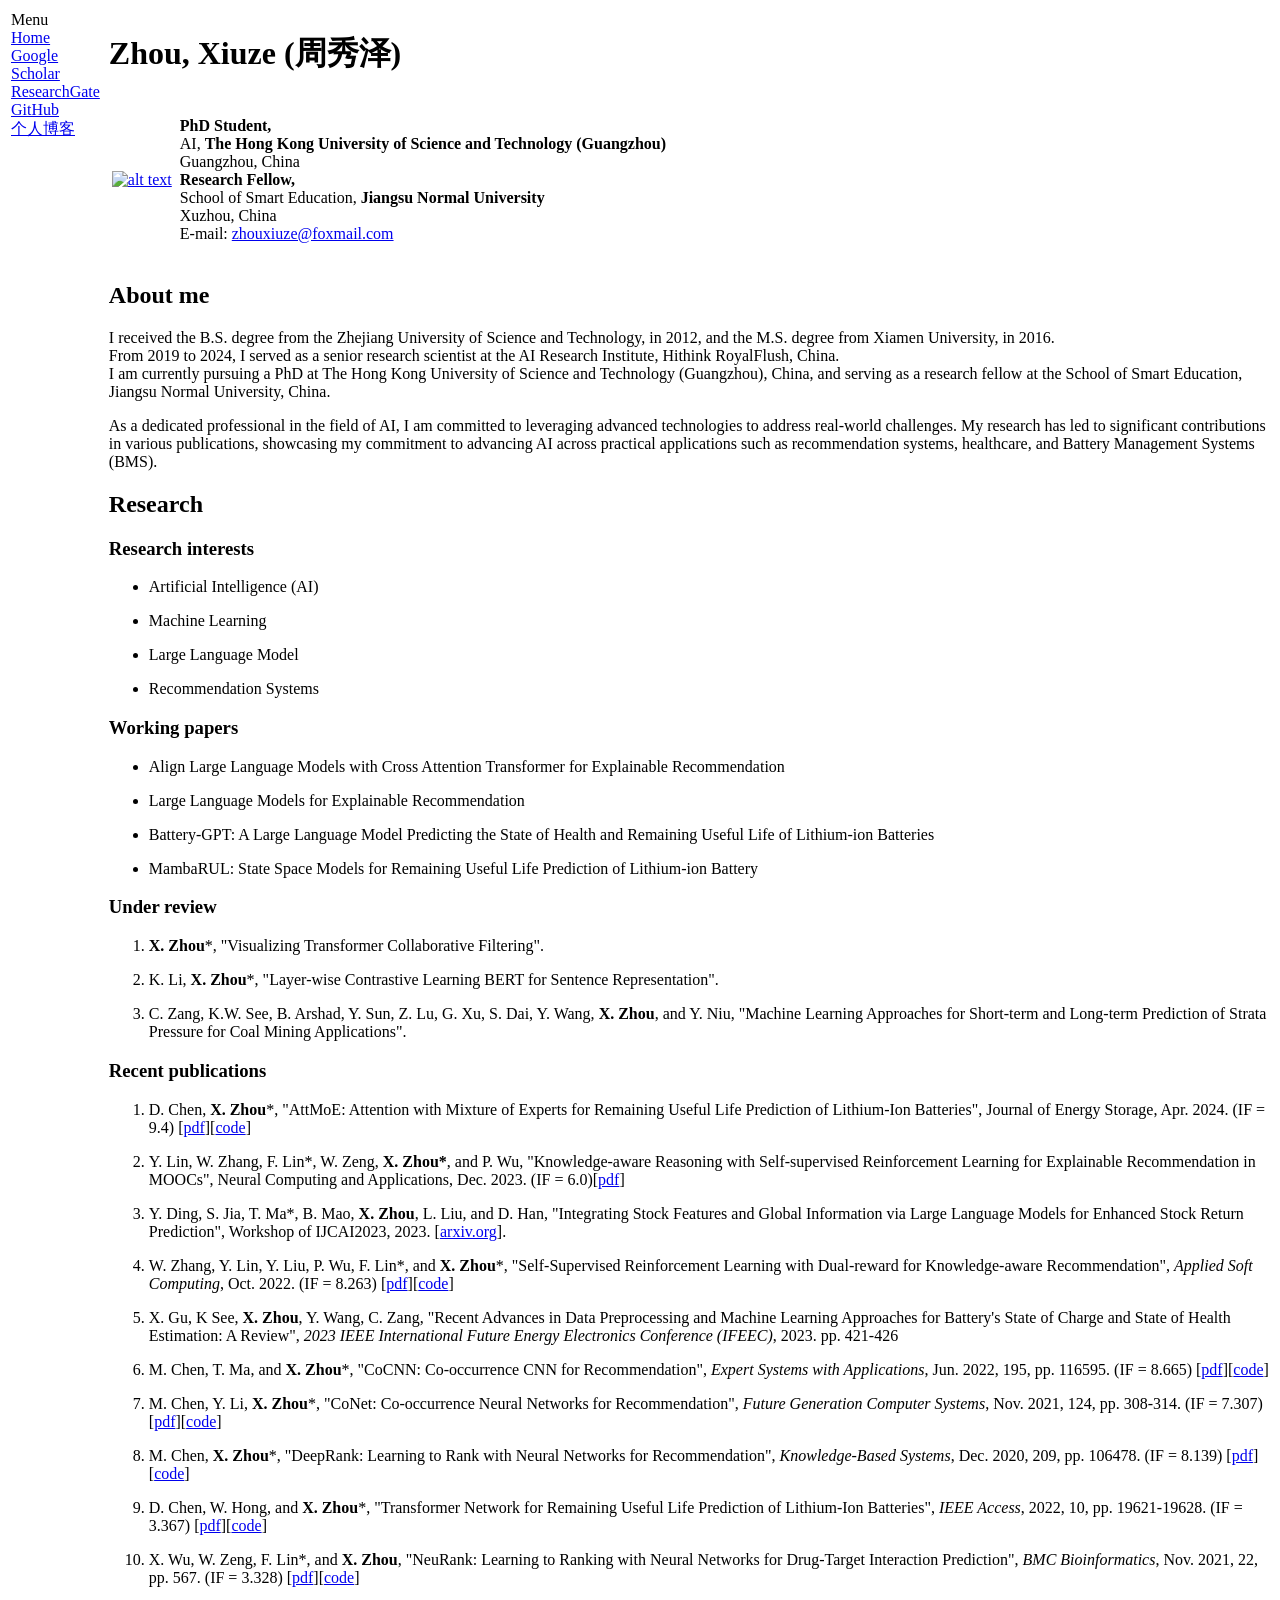
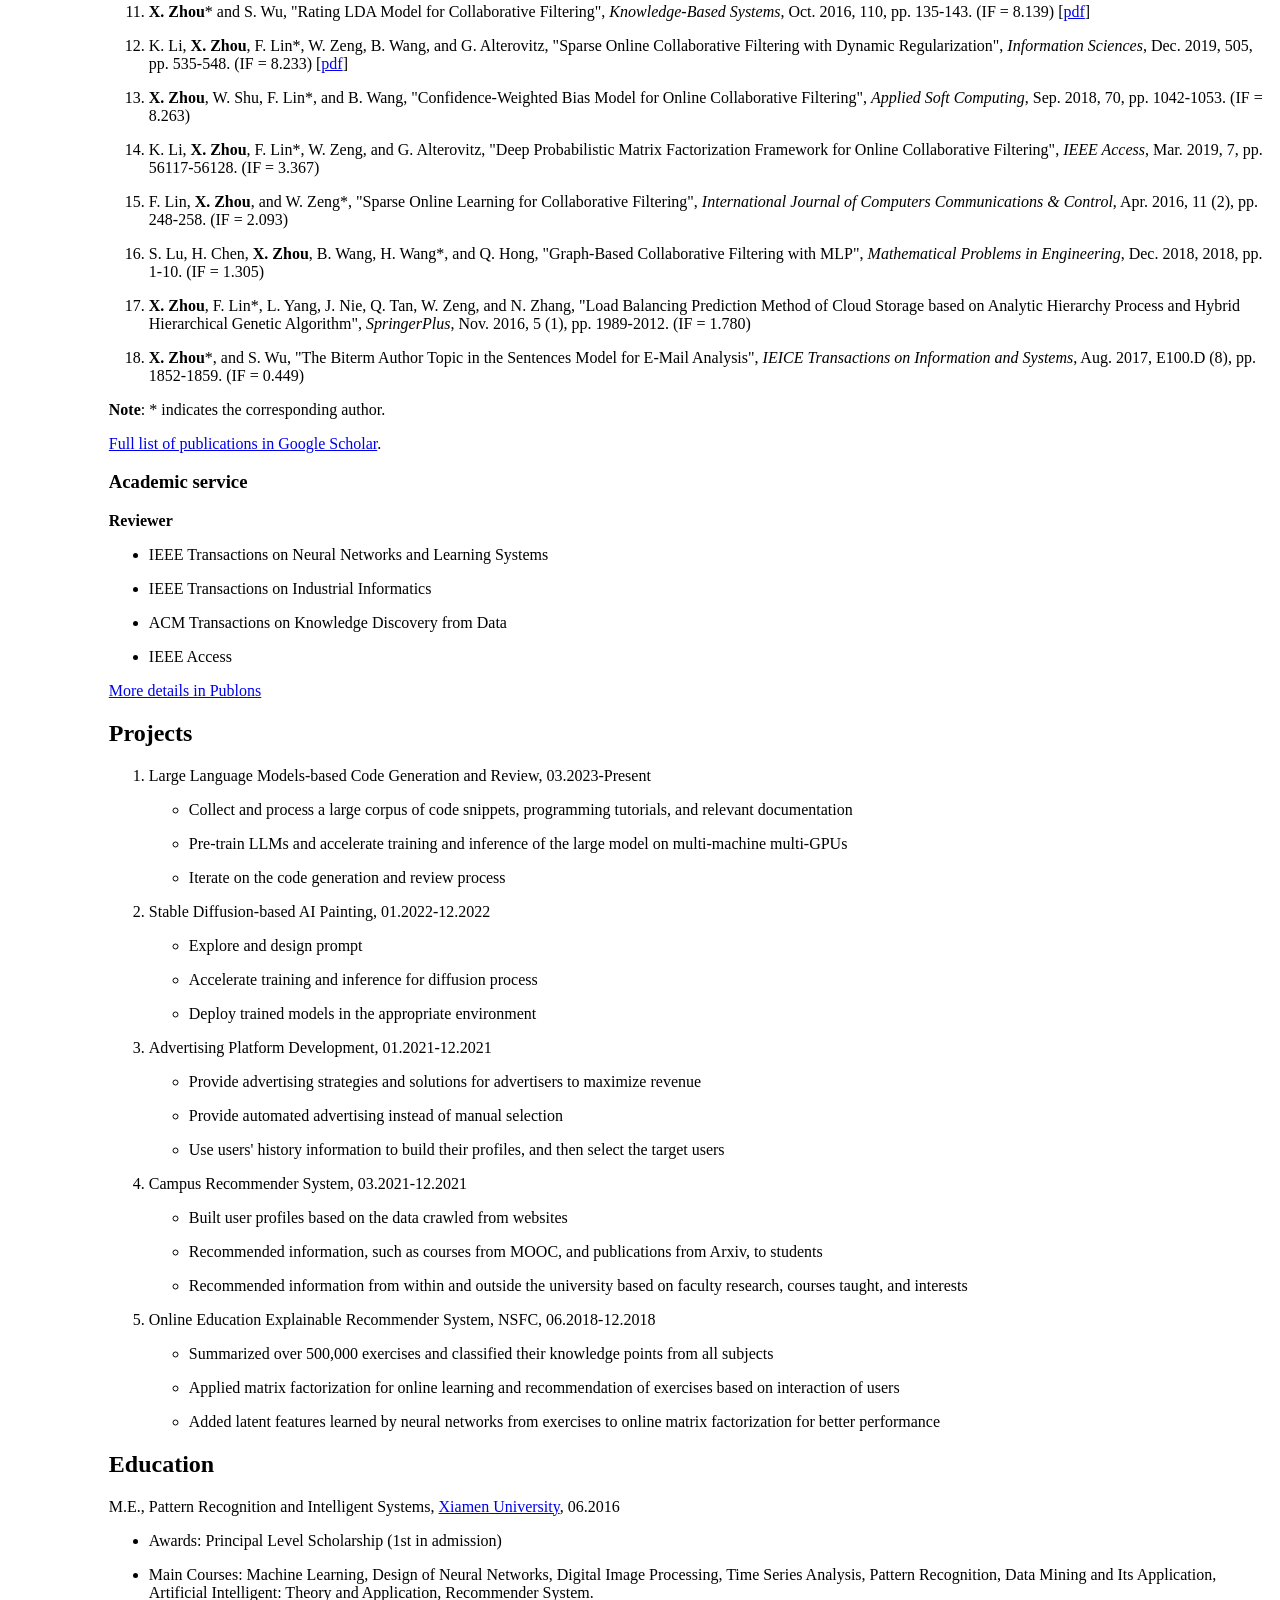
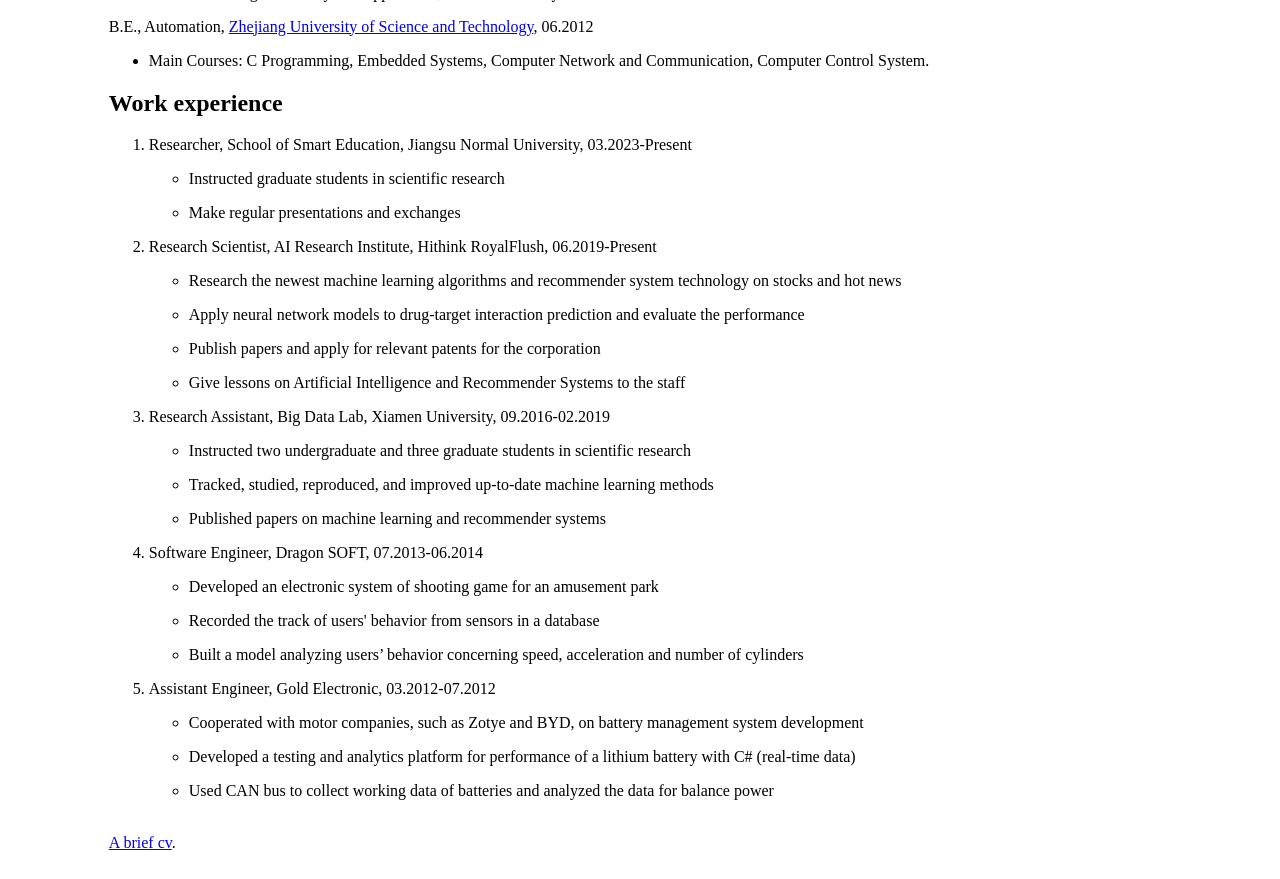
==== index.html @ b653bd50 "Create index.html" ====
<!DOCTYPE html PUBLIC "-//W3C//DTD XHTML 1.1//EN"
  "http://www.w3.org/TR/xhtml11/DTD/xhtml11.dtd">
<html xmlns="http://www.w3.org/1999/xhtml" xml:lang="en">
<head>
<meta name="generator" content="jemdoc, see http://jemdoc.jaboc.net/" />
<meta http-equiv="Content-Type" content="text/html;charset=utf-8" />
<link rel="stylesheet" href="jemdoc.css" type="text/css" />
<link rel="shortcut icon" href="favicon.ico" />
<link rel="bookmark" href="favicon.ico" type="image/x-icon"　/>
<title>Zhou, Xiuze (周秀泽)</title>
</head>
<body>
<table summary="Table for page layout." id="tlayout">
<tr valign="top">
<td id="layout-menu">
<div class="menu-category">Menu</div>
<div class="menu-item"><a href="index.html" class="current">Home</a></div>
<div class="menu-item"><a href="https://scholar.google.com/citations?user=xTzN-qoAAAAJ&hl=zh-CN&oi=ao">Google Scholar</a></div>
<div class="menu-item"><a href="https://www.researchgate.net/profile/Xiuze-Zhou">ResearchGate</a></div>
<div class="menu-item"><a href="https://github.com/XiuzeZhou">GitHub</a></div>
<div class="menu-item"><a href="http://snailwish.com/">个人博客</a></div>
</td>
<td id="layout-content">
<div id="toptitle">
<h1>Zhou, Xiuze (周秀泽) </h1>
</div>
<table class="imgtable"><tr><td>
<a href="https://xiuzezhou.github.io/"><img src="photos/bio.jpg" alt="alt text" width="131px" height="160px" /></a>&nbsp;</td>
<td align="left"><p><b>PhD Student, </b> <br />
AI, <b>The Hong Kong University of Science and Technology (Guangzhou)</b> <br />
Guangzhou, China <br /> 
<b>Research Fellow, </b> <br />
School of Smart Education, <b>Jiangsu Normal University</b> <br />
Xuzhou, China<br />
E-mail: <a href="mailto:zhouxiuze@foxmail.com">zhouxiuze@foxmail.com</a></p>
</td></tr></table>
<h2>About me</h2>
<p>I received the B.S. degree from the Zhejiang University of Science and Technology, in 2012, and the M.S. degree from Xiamen University, in 2016.<br />
From 2019 to 2024, I served as a senior research scientist at the AI Research Institute, Hithink RoyalFlush, China. <br />
I am currently pursuing a PhD at The Hong Kong University of Science and Technology (Guangzhou), China, and serving as a research fellow at the School of Smart Education, Jiangsu Normal University, China.</p>
<p>As a dedicated professional in the field of AI, I am committed to leveraging advanced technologies to address real-world challenges. My research has led to significant contributions in various publications, showcasing my commitment to advancing AI across practical applications such as recommendation systems, healthcare, and Battery Management Systems (BMS).</p>
<h2>Research</h2>
<h3>Research interests</h3>
<ul>
<li><p>Artificial Intelligence (AI)</p>
</li>
<li><p>Machine Learning</p>
</li>
<li><p>Large Language Model</p>
</li>
<li><p>Recommendation Systems</p>
</li>
</ul>
<h3>Working papers</h3>
<ul>
<li><p>Align Large Language Models with Cross Attention Transformer for Explainable Recommendation</p>
</li>
<li><p>Large Language Models for Explainable Recommendation</p>
</li>
<li><p>Battery-GPT: A Large Language Model Predicting the State of Health and Remaining Useful Life of Lithium-ion Batteries</p>
</li>
<li><p>MambaRUL: State Space Models for Remaining Useful Life Prediction of Lithium-ion Battery</p>
</li>
</ul>
<h3>Under review</h3>
<ol>
<li><p><b>X. Zhou</b>*, "Visualizing Transformer Collaborative Filtering".</p>
</li>
<li><p>K. Li, <b>X. Zhou</b>*, "Layer-wise Contrastive Learning BERT for Sentence Representation".</p>
</li>
<li><p>C. Zang, K.W. See, B. Arshad, Y. Sun, Z. Lu, G. Xu, S. Dai, Y. Wang, <b>X. Zhou</b>, and Y. Niu, "Machine Learning Approaches for Short-term and Long-term Prediction of Strata Pressure for Coal Mining Applications".</p>
</li>
</ol>
<h3>Recent publications </h3>
<ol>
<li><p>D. Chen, <b>X. Zhou</b>*, "AttMoE: Attention with Mixture of Experts for Remaining Useful Life Prediction of Lithium-Ion Batteries", Journal of Energy Storage, Apr. 2024. (IF = 9.4) [<a href="pub/AttMoE.pdf">pdf</a>][<a href="https://github.com/XiuzeZhou/RUL">code</a>]</p>
</li>
<li><p>Y. Lin, W. Zhang, F. Lin*, W. Zeng, <b>X. Zhou*</b>, and P. Wu, "Knowledge-aware Reasoning with Self-supervised Reinforcement Learning for Explainable Recommendation in MOOCs", Neural Computing and Applications, Dec. 2023. (IF = 6.0)[<a href="pub/KRRL.pdf">pdf</a>]</p>
</li>
<li><p>Y. Ding, S. Jia, T. Ma*, B. Mao, <b>X. Zhou</b>, L. Liu, and D. Han, "Integrating Stock Features and Global Information via Large Language Models for Enhanced Stock Return Prediction", Workshop of IJCAI2023, 2023. [<a href="https://arxiv.org/pdf/2310.05627">arxiv.org</a>].</p>
</li> 
<li><p>W. Zhang, Y. Lin, Y. Liu, P. Wu, F. Lin*, and <b>X. Zhou</b>*, "Self-Supervised Reinforcement Learning with Dual-reward for Knowledge-aware Recommendation", <i>Applied Soft Computing</i>, Oct. 2022. (IF = 8.263) [<a href="pub/SSRL.pdf">pdf</a>][<a href="https://github.com/XiuzeZhou/cocnn">code</a>]</p>
</li> 
<li><p>X. Gu, K See, <b>X. Zhou</b>, Y. Wang, C. Zang, "Recent Advances in Data Preprocessing and Machine Learning Approaches for Battery's State of Charge and State of Health Estimation: A Review", <i>2023 IEEE International Future Energy Electronics Conference (IFEEC)</i>, 2023. pp. 421-426 </p>
</li>   
<li><p>M. Chen, T. Ma, and <b>X. Zhou</b>*, "CoCNN: Co-occurrence CNN for Recommendation", <i>Expert Systems with Applications</i>, Jun. 2022, 195, pp. 116595. (IF = 8.665) [<a href="pub/CoCNN.pdf">pdf</a>][<a href="https://github.com/XiuzeZhou/cocnn">code</a>]</p>
</li>
<li><p>M. Chen, Y. Li, <b>X. Zhou</b>*, "CoNet: Co-occurrence Neural Networks for Recommendation", <i>Future Generation Computer Systems</i>, Nov. 2021, 124, pp. 308-314. (IF = 7.307) [<a href="pub/conet.pdf">pdf</a>][<a href="https://github.com/XiuzeZhou/conet">code</a>]</p>
</li>
<li><p>M. Chen, <b>X. Zhou</b>*, "DeepRank: Learning to Rank with Neural Networks for Recommendation", <i>Knowledge-Based Systems</i>, Dec. 2020, 209, pp. 106478. (IF = 8.139) [<a href="pub/DeepRank.pdf">pdf</a>][<a href="https://github.com/XiuzeZhou/deeprank">code</a>]</p>
</li>
<li><p>D. Chen, W. Hong, and <b>X. Zhou</b>*, "Transformer Network for Remaining Useful Life Prediction of Lithium-Ion Batteries", <i>IEEE Access</i>, 2022, 10, pp. 19621-19628. (IF = 3.367) [<a href="pub/Transformer.pdf">pdf</a>][<a href="https://github.com/XiuzeZhou/RUL">code</a>]</p>
</li>
<li><p>X. Wu, W. Zeng, F. Lin*, and <b>X. Zhou</b>, "NeuRank: Learning to Ranking with Neural Networks for Drug-Target Interaction Prediction", <i>BMC Bioinformatics</i>, Nov. 2021, 22, pp. 567. (IF = 3.328) [<a href="pub/neurank.pdf">pdf</a>][<a href="https://github.com/XiuzeZhou/conet">code</a>]</p>
</li>
<li><p><b>X. Zhou</b>* and S. Wu, "Rating LDA Model for Collaborative Filtering", <i>Knowledge-Based Systems</i>, Oct. 2016, 110, pp. 135-143. (IF = 8.139) [<a href="pub/RLDA.pdf">pdf</a>]</p>
</li>
<li><p>K. Li, <b>X. Zhou</b>, F. Lin*, W. Zeng, B. Wang, and G. Alterovitz, "Sparse Online Collaborative Filtering with Dynamic Regularization", <i>Information Sciences</i>, Dec. 2019, 505, pp. 535-548. (IF = 8.233) [<a href="pub/SOCF.pdf">pdf</a>]</p>
</li>
<li><p><b>X. Zhou</b>, W. Shu, F. Lin*, and B. Wang, "Confidence-Weighted Bias Model for Online Collaborative Filtering", <i>Applied Soft Computing</i>, Sep. 2018, 70, pp. 1042-1053. (IF = 8.263)</p>
</li>
<li><p>K. Li, <b>X. Zhou</b>, F. Lin*, W. Zeng, and G. Alterovitz, "Deep Probabilistic Matrix Factorization Framework for Online Collaborative Filtering", <i>IEEE Access</i>, Mar. 2019, 7, pp. 56117-56128. (IF = 3.367)</p>
</li>
<li><p>F. Lin, <b>X. Zhou</b>, and W. Zeng*, "Sparse Online Learning for Collaborative Filtering", <i>International Journal of Computers Communications & Control</i>, Apr. 2016, 11 (2), pp. 248-258. (IF = 2.093)</p>
</li>
<li><p>S. Lu, H. Chen, <b>X. Zhou</b>, B. Wang, H. Wang*, and Q. Hong, "Graph-Based Collaborative Filtering with MLP", <i>Mathematical Problems in Engineering</i>, Dec. 2018, 2018, pp. 1-10. (IF = 1.305)</p>
</li>
<li><p><b>X. Zhou</b>, F. Lin*, L. Yang, J. Nie, Q. Tan, W. Zeng, and N. Zhang, "Load Balancing Prediction Method of Cloud Storage based on Analytic Hierarchy Process and Hybrid Hierarchical Genetic Algorithm", <i>SpringerPlus</i>, Nov. 2016, 5 (1), pp. 1989-2012. (IF = 1.780)</p>
</li>
<li><p><b>X. Zhou</b>*, and S. Wu, "The Biterm Author Topic in the Sentences Model for E-Mail Analysis", <i>IEICE Transactions on Information and Systems</i>, Aug. 2017, E100.D (8), pp. 1852-1859. (IF = 0.449)</p>
</li>
</ol>
<p><b>Note</b>: * indicates the corresponding author.</p>
<p><a href="https://scholar.google.com/citations?user=xTzN-qoAAAAJ&amp;hl=zh-CN&amp;oi=ao">Full list of publications in Google Scholar</a>.</p>
<h3>Academic service</h3>
<p><b>Reviewer</b></p>
<ul>
<li><p>IEEE Transactions on Neural Networks and Learning Systems</p>
</li>  
<li><p>IEEE Transactions on Industrial Informatics</p>
</li>
<li><p>ACM Transactions on Knowledge Discovery from Data</p>
</li>
<li><p>IEEE Access</p>
</li>
</ul>
<p><a href="https://publons.com/researcher/3034188/xiuze-zhou/">More details in Publons</a></p>
<h2>Projects</h2>
<ol>
<li><p>Large Language Models-based Code Generation and Review, 03.2023-Present</p></li>
<ul>
<li><p>Collect and process a large corpus of code snippets, programming tutorials, and relevant documentation</p>
</li>
<li><p>Pre-train LLMs and accelerate training and inference of the large model on multi-machine multi-GPUs</p>
</li>
<li><p>Iterate on the code generation and review process</p>
</li>
</ul>
<li><p>Stable Diffusion-based AI Painting, 01.2022-12.2022</p></li>
<ul>
<li><p>Explore and design prompt</p>
</li>
<li><p>Accelerate training and inference for diffusion process</p>
</li>
<li><p>Deploy trained models in the appropriate environment</p>
</li>
</ul>
<li><p>Advertising Platform Development, 01.2021-12.2021</p></li>
<ul>
<li><p>Provide advertising strategies and solutions for advertisers to maximize revenue</p>
</li>
<li><p>Provide automated advertising instead of manual selection</p>
</li>
<li><p>Use users' history information to build their profiles, and then select the target users</p>
</li>
</ul>
<li><p>Campus Recommender System, 03.2021-12.2021</p></li>
<ul>
<li><p>Built user profiles based on the data crawled from websites</p>
</li>
<li><p>Recommended information, such as courses from MOOC, and publications from Arxiv, to students</p>
</li>
<li><p>Recommended information from within and outside the university based on faculty research, courses taught, and interests</p>
</li>
</ul>
<li><p>Online Education Explainable Recommender System, NSFC, 06.2018-12.2018</p></li>
<ul>
<li><p>Summarized over 500,000 exercises and classified their knowledge points from all subjects</p>
</li>
<li><p>Applied matrix factorization for online learning and recommendation of exercises based on interaction of users</p>
</li>
<li><p>Added latent features learned by neural networks from exercises to online matrix factorization for better performance</p>
</li>
</ul>
</ol>
<h2>Education</h2>
<p>M.E., Pattern Recognition and Intelligent Systems, <a href="https://www.xmu.edu.cn/">Xiamen University</a>, 06.2016</p>
<ul>
<li><p>Awards: Principal Level Scholarship (1st in admission)</p>
</li>
<li><p>Main Courses: Machine Learning, Design of Neural Networks, Digital Image Processing, Time Series Analysis, Pattern Recognition, Data Mining and Its Application, Artificial Intelligent: Theory and Application, Recommender System.</p>
</li>
</ul>
<p>B.E., Automation, <a href="http://www.zust.edu.cn/">Zhejiang University of Science and Technology</a>, 06.2012</p>
<ul>
<li><p>Main Courses: C Programming, Embedded Systems, Computer Network and Communication, Computer Control System.</p>
</li>
</ul>
<h2>Work experience</h2>
<ol>
<li><p>Researcher, School of Smart Education, Jiangsu Normal University, 03.2023-Present</p></li>
<ul>
<li><p>Instructed graduate students in scientific research</p>
</li>
<li><p>Make regular presentations and exchanges</p>
</li>
</ul>
<li><p>Research Scientist, AI Research Institute, Hithink RoyalFlush, 06.2019-Present</p></li>
<ul>
<li><p>Research the newest machine learning algorithms and recommender system technology on stocks and hot news</p>
</li>
<li><p>Apply neural network models to drug-target interaction prediction and evaluate the performance</p>
</li>
<li><p>Publish papers and apply for relevant patents for the corporation</p>
</li>
<li><p>Give lessons on Artificial Intelligence and Recommender Systems to the staff</p>
</li>
</ul>
<li><p>Research Assistant, Big Data Lab, Xiamen University, 09.2016-02.2019</p></li>
<ul>
<li><p>Instructed two undergraduate and three graduate students in scientific research</p>
</li>
<li><p>Tracked, studied, reproduced, and improved up-to-date machine learning methods</p>
</li>
<li><p>Published papers on machine learning and recommender systems</p>
</li>
</ul>
<li><p>Software Engineer, Dragon SOFT, 07.2013-06.2014</p></li>
<ul>
<li><p>Developed an electronic system of shooting game for an amusement park</p>
</li>
<li><p>Recorded the track of users' behavior from sensors in a database</p>
</li>
<li><p>Built a model analyzing users&rsquo; behavior concerning speed, acceleration and number of cylinders</p>
</li>
</ul>
<li><p>Assistant Engineer, Gold Electronic, 03.2012-07.2012</p></li>
<ul>
<li><p>Cooperated with motor companies, such as Zotye and BYD, on battery management system development</p>
</li>
<li><p>Developed a testing and analytics platform for performance of a lithium battery with C# (real-time data)</p>
</li>
<li><p>Used CAN bus to collect working data of batteries and analyzed the data for balance power</p>
</li>
</ul>
</ol>
<p><br />
<a href="cv/cv.pdf">A brief cv</a>.</p>
</td>
</tr>
</table>
</body>
</html>
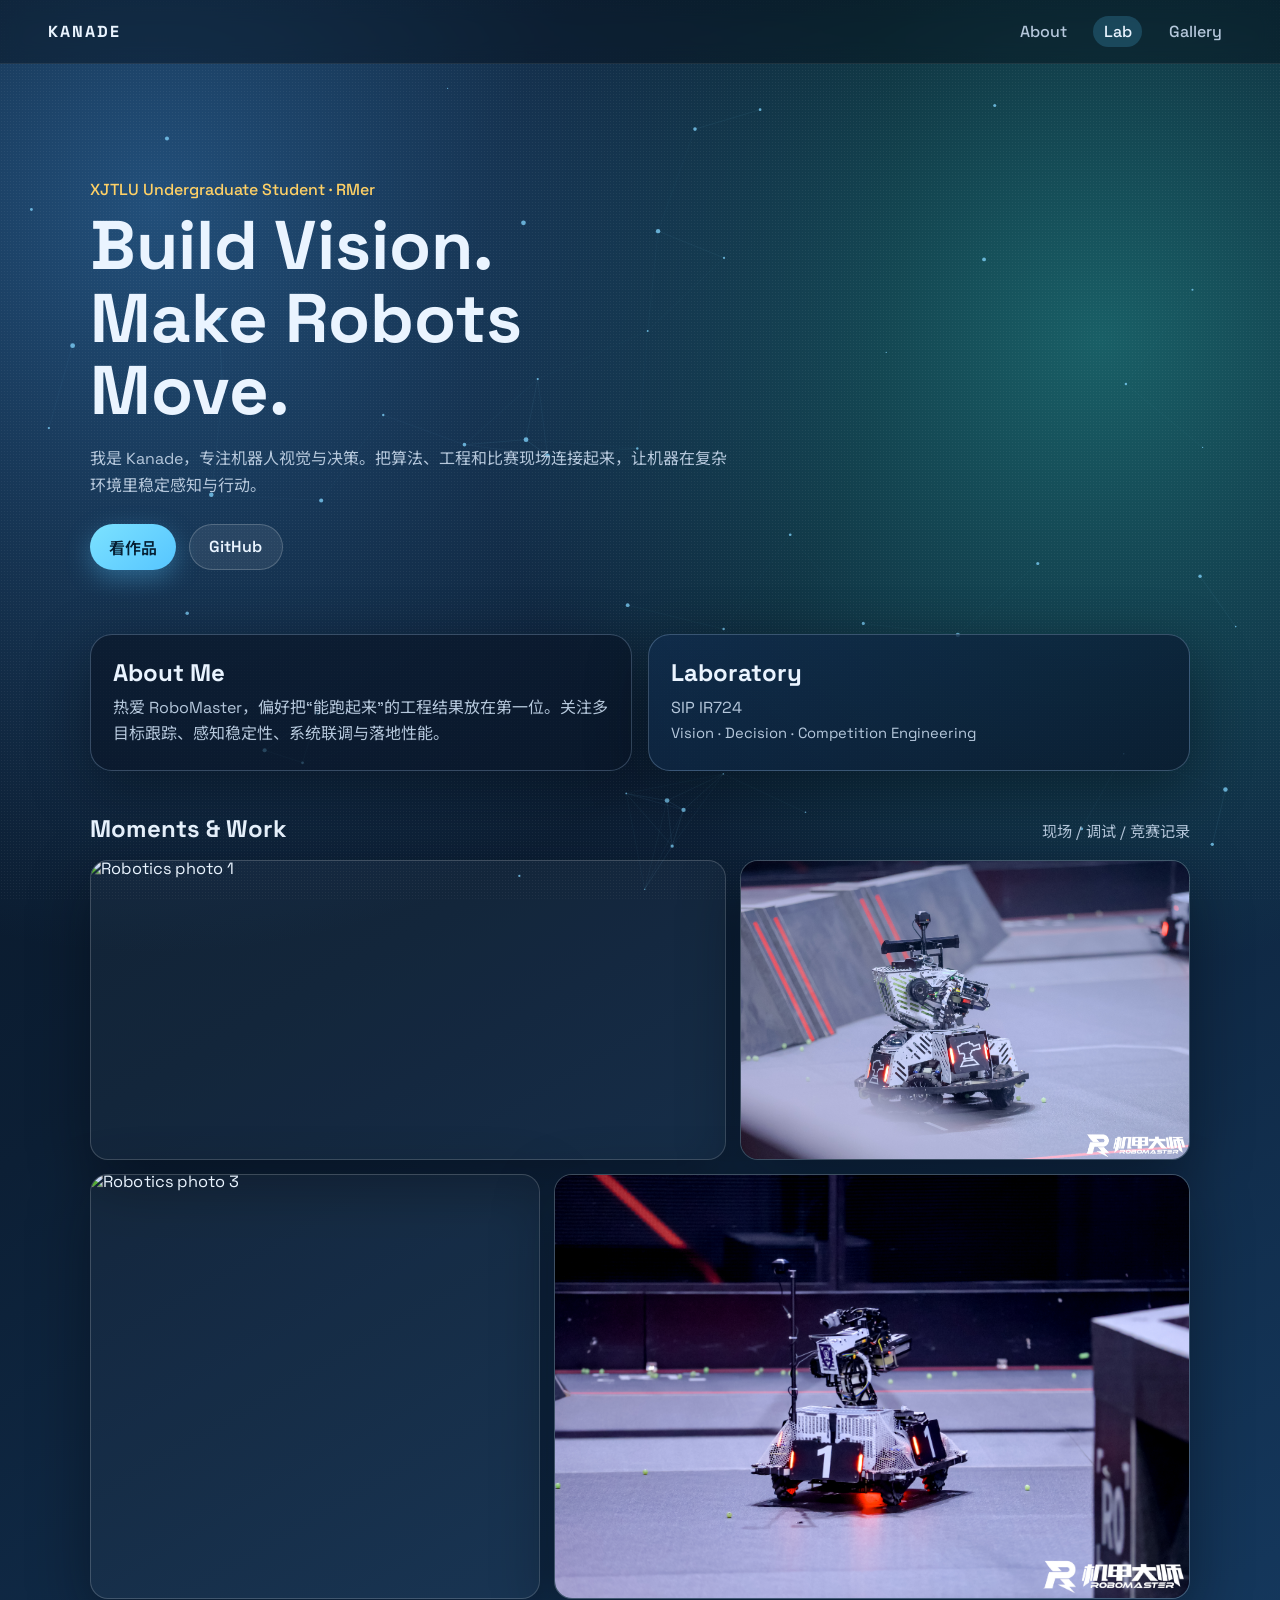
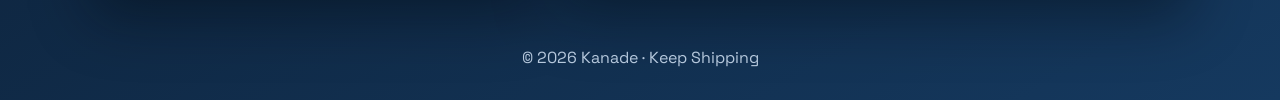
==== commit fe71d9bb: "better" ====
--- a/index.html
+++ b/index.html
@@ -1,243 +1,79 @@
-<!DOCTYPE html PUBLIC "-//W3C//DTD XHTML 1.1//EN"
-  "http://www.w3.org/TR/xhtml11/DTD/xhtml11.dtd">
-<html xmlns="http://www.w3.org/1999/xhtml" xml:lang="en">
-<head>
-<meta name="generator" content="jemdoc, see http://jemdoc.jaboc.net/" />
-<meta http-equiv="Content-Type" content="text/html;charset=utf-8" />
-<link rel="stylesheet" href="jemdoc.css" type="text/css" />
-<link rel="shortcut icon" href="favicon.ico" />
-<link rel="bookmark" href="favicon.ico" type="image/x-icon"　/>
-<title>Zhou, Xiuze (周秀泽)</title>
-</head>
-<body>
-<table summary="Table for page layout." id="tlayout">
-<tr valign="top">
-<td id="layout-menu">
-<div class="menu-category">Menu</div>
-<div class="menu-item"><a href="index.html" class="current">Home</a></div>
-<div class="menu-item"><a href="https://scholar.google.com/citations?user=xTzN-qoAAAAJ&hl=zh-CN&oi=ao">Google Scholar</a></div>
-<div class="menu-item"><a href="https://www.researchgate.net/profile/Xiuze-Zhou">ResearchGate</a></div>
-<div class="menu-item"><a href="https://github.com/XiuzeZhou">GitHub</a></div>
-<div class="menu-item"><a href="http://snailwish.com/">个人博客</a></div>
-</td>
-<td id="layout-content">
-<div id="toptitle">
-<h1>Zhou, Xiuze (周秀泽) </h1>
-</div>
-<table class="imgtable"><tr><td>
-<a href="https://xiuzezhou.github.io/"><img src="photos/bio.jpg" alt="alt text" width="131px" height="160px" /></a>&nbsp;</td>
-<td align="left"><p><b>PhD Student, </b> <br />
-AI, <b>The Hong Kong University of Science and Technology (Guangzhou)</b> <br />
-Guangzhou, China <br /> 
-<b>Research Fellow, </b> <br />
-School of Smart Education, <b>Jiangsu Normal University</b> <br />
-Xuzhou, China<br />
-E-mail: <a href="mailto:zhouxiuze@foxmail.com">zhouxiuze@foxmail.com</a></p>
-</td></tr></table>
-<h2>About me</h2>
-<p>I received the B.S. degree from the Zhejiang University of Science and Technology, in 2012, and the M.S. degree from Xiamen University, in 2016.<br />
-From 2019 to 2024, I served as a senior research scientist at the AI Research Institute, Hithink RoyalFlush, China. <br />
-I am currently pursuing a PhD at The Hong Kong University of Science and Technology (Guangzhou), China, and serving as a research fellow at the School of Smart Education, Jiangsu Normal University, China.</p>
-<p>As a dedicated professional in the field of AI, I am committed to leveraging advanced technologies to address real-world challenges. My research has led to significant contributions in various publications, showcasing my commitment to advancing AI across practical applications such as recommendation systems, healthcare, and Battery Management Systems (BMS).</p>
-<h2>Research</h2>
-<h3>Research interests</h3>
-<ul>
-<li><p>Artificial Intelligence (AI)</p>
-</li>
-<li><p>Machine Learning</p>
-</li>
-<li><p>Large Language Model</p>
-</li>
-<li><p>Recommendation Systems</p>
-</li>
-</ul>
-<h3>Working papers</h3>
-<ul>
-<li><p>Align Large Language Models with Cross Attention Transformer for Explainable Recommendation</p>
-</li>
-<li><p>Large Language Models for Explainable Recommendation</p>
-</li>
-<li><p>Battery-GPT: A Large Language Model Predicting the State of Health and Remaining Useful Life of Lithium-ion Batteries</p>
-</li>
-<li><p>MambaRUL: State Space Models for Remaining Useful Life Prediction of Lithium-ion Battery</p>
-</li>
-</ul>
-<h3>Under review</h3>
-<ol>
-<li><p><b>X. Zhou</b>*, "Visualizing Transformer Collaborative Filtering".</p>
-</li>
-<li><p>K. Li, <b>X. Zhou</b>*, "Layer-wise Contrastive Learning BERT for Sentence Representation".</p>
-</li>
-<li><p>C. Zang, K.W. See, B. Arshad, Y. Sun, Z. Lu, G. Xu, S. Dai, Y. Wang, <b>X. Zhou</b>, and Y. Niu, "Machine Learning Approaches for Short-term and Long-term Prediction of Strata Pressure for Coal Mining Applications".</p>
-</li>
-</ol>
-<h3>Recent publications </h3>
-<ol>
-<li><p>D. Chen, <b>X. Zhou</b>*, "AttMoE: Attention with Mixture of Experts for Remaining Useful Life Prediction of Lithium-Ion Batteries", Journal of Energy Storage, Apr. 2024. (IF = 9.4) [<a href="pub/AttMoE.pdf">pdf</a>][<a href="https://github.com/XiuzeZhou/RUL">code</a>]</p>
-</li>
-<li><p>Y. Lin, W. Zhang, F. Lin*, W. Zeng, <b>X. Zhou*</b>, and P. Wu, "Knowledge-aware Reasoning with Self-supervised Reinforcement Learning for Explainable Recommendation in MOOCs", Neural Computing and Applications, Dec. 2023. (IF = 6.0)[<a href="pub/KRRL.pdf">pdf</a>]</p>
-</li>
-<li><p>Y. Ding, S. Jia, T. Ma*, B. Mao, <b>X. Zhou</b>, L. Liu, and D. Han, "Integrating Stock Features and Global Information via Large Language Models for Enhanced Stock Return Prediction", Workshop of IJCAI2023, 2023. [<a href="https://arxiv.org/pdf/2310.05627">arxiv.org</a>].</p>
-</li> 
-<li><p>W. Zhang, Y. Lin, Y. Liu, P. Wu, F. Lin*, and <b>X. Zhou</b>*, "Self-Supervised Reinforcement Learning with Dual-reward for Knowledge-aware Recommendation", <i>Applied Soft Computing</i>, Oct. 2022. (IF = 8.263) [<a href="pub/SSRL.pdf">pdf</a>][<a href="https://github.com/XiuzeZhou/cocnn">code</a>]</p>
-</li> 
-<li><p>X. Gu, K See, <b>X. Zhou</b>, Y. Wang, C. Zang, "Recent Advances in Data Preprocessing and Machine Learning Approaches for Battery's State of Charge and State of Health Estimation: A Review", <i>2023 IEEE International Future Energy Electronics Conference (IFEEC)</i>, 2023. pp. 421-426 </p>
-</li>   
-<li><p>M. Chen, T. Ma, and <b>X. Zhou</b>*, "CoCNN: Co-occurrence CNN for Recommendation", <i>Expert Systems with Applications</i>, Jun. 2022, 195, pp. 116595. (IF = 8.665) [<a href="pub/CoCNN.pdf">pdf</a>][<a href="https://github.com/XiuzeZhou/cocnn">code</a>]</p>
-</li>
-<li><p>M. Chen, Y. Li, <b>X. Zhou</b>*, "CoNet: Co-occurrence Neural Networks for Recommendation", <i>Future Generation Computer Systems</i>, Nov. 2021, 124, pp. 308-314. (IF = 7.307) [<a href="pub/conet.pdf">pdf</a>][<a href="https://github.com/XiuzeZhou/conet">code</a>]</p>
-</li>
-<li><p>M. Chen, <b>X. Zhou</b>*, "DeepRank: Learning to Rank with Neural Networks for Recommendation", <i>Knowledge-Based Systems</i>, Dec. 2020, 209, pp. 106478. (IF = 8.139) [<a href="pub/DeepRank.pdf">pdf</a>][<a href="https://github.com/XiuzeZhou/deeprank">code</a>]</p>
-</li>
-<li><p>D. Chen, W. Hong, and <b>X. Zhou</b>*, "Transformer Network for Remaining Useful Life Prediction of Lithium-Ion Batteries", <i>IEEE Access</i>, 2022, 10, pp. 19621-19628. (IF = 3.367) [<a href="pub/Transformer.pdf">pdf</a>][<a href="https://github.com/XiuzeZhou/RUL">code</a>]</p>
-</li>
-<li><p>X. Wu, W. Zeng, F. Lin*, and <b>X. Zhou</b>, "NeuRank: Learning to Ranking with Neural Networks for Drug-Target Interaction Prediction", <i>BMC Bioinformatics</i>, Nov. 2021, 22, pp. 567. (IF = 3.328) [<a href="pub/neurank.pdf">pdf</a>][<a href="https://github.com/XiuzeZhou/conet">code</a>]</p>
-</li>
-<li><p><b>X. Zhou</b>* and S. Wu, "Rating LDA Model for Collaborative Filtering", <i>Knowledge-Based Systems</i>, Oct. 2016, 110, pp. 135-143. (IF = 8.139) [<a href="pub/RLDA.pdf">pdf</a>]</p>
-</li>
-<li><p>K. Li, <b>X. Zhou</b>, F. Lin*, W. Zeng, B. Wang, and G. Alterovitz, "Sparse Online Collaborative Filtering with Dynamic Regularization", <i>Information Sciences</i>, Dec. 2019, 505, pp. 535-548. (IF = 8.233) [<a href="pub/SOCF.pdf">pdf</a>]</p>
-</li>
-<li><p><b>X. Zhou</b>, W. Shu, F. Lin*, and B. Wang, "Confidence-Weighted Bias Model for Online Collaborative Filtering", <i>Applied Soft Computing</i>, Sep. 2018, 70, pp. 1042-1053. (IF = 8.263)</p>
-</li>
-<li><p>K. Li, <b>X. Zhou</b>, F. Lin*, W. Zeng, and G. Alterovitz, "Deep Probabilistic Matrix Factorization Framework for Online Collaborative Filtering", <i>IEEE Access</i>, Mar. 2019, 7, pp. 56117-56128. (IF = 3.367)</p>
-</li>
-<li><p>F. Lin, <b>X. Zhou</b>, and W. Zeng*, "Sparse Online Learning for Collaborative Filtering", <i>International Journal of Computers Communications & Control</i>, Apr. 2016, 11 (2), pp. 248-258. (IF = 2.093)</p>
-</li>
-<li><p>S. Lu, H. Chen, <b>X. Zhou</b>, B. Wang, H. Wang*, and Q. Hong, "Graph-Based Collaborative Filtering with MLP", <i>Mathematical Problems in Engineering</i>, Dec. 2018, 2018, pp. 1-10. (IF = 1.305)</p>
-</li>
-<li><p><b>X. Zhou</b>, F. Lin*, L. Yang, J. Nie, Q. Tan, W. Zeng, and N. Zhang, "Load Balancing Prediction Method of Cloud Storage based on Analytic Hierarchy Process and Hybrid Hierarchical Genetic Algorithm", <i>SpringerPlus</i>, Nov. 2016, 5 (1), pp. 1989-2012. (IF = 1.780)</p>
-</li>
-<li><p><b>X. Zhou</b>*, and S. Wu, "The Biterm Author Topic in the Sentences Model for E-Mail Analysis", <i>IEICE Transactions on Information and Systems</i>, Aug. 2017, E100.D (8), pp. 1852-1859. (IF = 0.449)</p>
-</li>
-</ol>
-<p><b>Note</b>: * indicates the corresponding author.</p>
-<p><a href="https://scholar.google.com/citations?user=xTzN-qoAAAAJ&amp;hl=zh-CN&amp;oi=ao">Full list of publications in Google Scholar</a>.</p>
-<h3>Academic service</h3>
-<p><b>Reviewer</b></p>
-<ul>
-<li><p>IEEE Transactions on Neural Networks and Learning Systems</p>
-</li>  
-<li><p>IEEE Transactions on Industrial Informatics</p>
-</li>
-<li><p>ACM Transactions on Knowledge Discovery from Data</p>
-</li>
-<li><p>IEEE Access</p>
-</li>
-</ul>
-<p><a href="https://publons.com/researcher/3034188/xiuze-zhou/">More details in Publons</a></p>
-<h2>Projects</h2>
-<ol>
-<li><p>Large Language Models-based Code Generation and Review, 03.2023-Present</p></li>
-<ul>
-<li><p>Collect and process a large corpus of code snippets, programming tutorials, and relevant documentation</p>
-</li>
-<li><p>Pre-train LLMs and accelerate training and inference of the large model on multi-machine multi-GPUs</p>
-</li>
-<li><p>Iterate on the code generation and review process</p>
-</li>
-</ul>
-<li><p>Stable Diffusion-based AI Painting, 01.2022-12.2022</p></li>
-<ul>
-<li><p>Explore and design prompt</p>
-</li>
-<li><p>Accelerate training and inference for diffusion process</p>
-</li>
-<li><p>Deploy trained models in the appropriate environment</p>
-</li>
-</ul>
-<li><p>Advertising Platform Development, 01.2021-12.2021</p></li>
-<ul>
-<li><p>Provide advertising strategies and solutions for advertisers to maximize revenue</p>
-</li>
-<li><p>Provide automated advertising instead of manual selection</p>
-</li>
-<li><p>Use users' history information to build their profiles, and then select the target users</p>
-</li>
-</ul>
-<li><p>Campus Recommender System, 03.2021-12.2021</p></li>
-<ul>
-<li><p>Built user profiles based on the data crawled from websites</p>
-</li>
-<li><p>Recommended information, such as courses from MOOC, and publications from Arxiv, to students</p>
-</li>
-<li><p>Recommended information from within and outside the university based on faculty research, courses taught, and interests</p>
-</li>
-</ul>
-<li><p>Online Education Explainable Recommender System, NSFC, 06.2018-12.2018</p></li>
-<ul>
-<li><p>Summarized over 500,000 exercises and classified their knowledge points from all subjects</p>
-</li>
-<li><p>Applied matrix factorization for online learning and recommendation of exercises based on interaction of users</p>
-</li>
-<li><p>Added latent features learned by neural networks from exercises to online matrix factorization for better performance</p>
-</li>
-</ul>
-</ol>
-<h2>Education</h2>
-<p>M.E., Pattern Recognition and Intelligent Systems, <a href="https://www.xmu.edu.cn/">Xiamen University</a>, 06.2016</p>
-<ul>
-<li><p>Awards: Principal Level Scholarship (1st in admission)</p>
-</li>
-<li><p>Main Courses: Machine Learning, Design of Neural Networks, Digital Image Processing, Time Series Analysis, Pattern Recognition, Data Mining and Its Application, Artificial Intelligent: Theory and Application, Recommender System.</p>
-</li>
-</ul>
-<p>B.E., Automation, <a href="http://www.zust.edu.cn/">Zhejiang University of Science and Technology</a>, 06.2012</p>
-<ul>
-<li><p>Main Courses: C Programming, Embedded Systems, Computer Network and Communication, Computer Control System.</p>
-</li>
-</ul>
-<h2>Work experience</h2>
-<ol>
-<li><p>Researcher, School of Smart Education, Jiangsu Normal University, 03.2023-Present</p></li>
-<ul>
-<li><p>Instructed graduate students in scientific research</p>
-</li>
-<li><p>Make regular presentations and exchanges</p>
-</li>
-</ul>
-<li><p>Research Scientist, AI Research Institute, Hithink RoyalFlush, 06.2019-Present</p></li>
-<ul>
-<li><p>Research the newest machine learning algorithms and recommender system technology on stocks and hot news</p>
-</li>
-<li><p>Apply neural network models to drug-target interaction prediction and evaluate the performance</p>
-</li>
-<li><p>Publish papers and apply for relevant patents for the corporation</p>
-</li>
-<li><p>Give lessons on Artificial Intelligence and Recommender Systems to the staff</p>
-</li>
-</ul>
-<li><p>Research Assistant, Big Data Lab, Xiamen University, 09.2016-02.2019</p></li>
-<ul>
-<li><p>Instructed two undergraduate and three graduate students in scientific research</p>
-</li>
-<li><p>Tracked, studied, reproduced, and improved up-to-date machine learning methods</p>
-</li>
-<li><p>Published papers on machine learning and recommender systems</p>
-</li>
-</ul>
-<li><p>Software Engineer, Dragon SOFT, 07.2013-06.2014</p></li>
-<ul>
-<li><p>Developed an electronic system of shooting game for an amusement park</p>
-</li>
-<li><p>Recorded the track of users' behavior from sensors in a database</p>
-</li>
-<li><p>Built a model analyzing users&rsquo; behavior concerning speed, acceleration and number of cylinders</p>
-</li>
-</ul>
-<li><p>Assistant Engineer, Gold Electronic, 03.2012-07.2012</p></li>
-<ul>
-<li><p>Cooperated with motor companies, such as Zotye and BYD, on battery management system development</p>
-</li>
-<li><p>Developed a testing and analytics platform for performance of a lithium battery with C# (real-time data)</p>
-</li>
-<li><p>Used CAN bus to collect working data of batteries and analyzed the data for balance power</p>
-</li>
-</ul>
-</ol>
-<p><br />
-<a href="cv/cv.pdf">A brief cv</a>.</p>
-</td>
-</tr>
-</table>
-</body>
+<!DOCTYPE html>
+<html lang="zh-CN">
+  <head>
+    <meta charset="UTF-8" />
+    <meta name="viewport" content="width=device-width, initial-scale=1.0" />
+    <title>Kanade | Robotics Portfolio</title>
+    <meta
+      name="description"
+      content="Kanade 的个人主页：RMer、XJTLU undergraduate student、SIP IR724。"
+    />
+    <link rel="preconnect" href="https://fonts.googleapis.com" />
+    <link rel="preconnect" href="https://fonts.gstatic.com" crossorigin />
+    <link
+      href="https://fonts.googleapis.com/css2?family=Space+Grotesk:wght@400;500;700&family=Noto+Sans+SC:wght@400;500;700&display=swap"
+      rel="stylesheet"
+    />
+    <link rel="stylesheet" href="style.css" />
+  </head>
+  <body>
+    <canvas id="bg-canvas" aria-hidden="true"></canvas>
+    <div class="noise-layer" aria-hidden="true"></div>
+
+    <header class="site-header">
+      <a class="brand" href="#top">KANADE</a>
+      <nav class="nav" aria-label="主导航">
+        <a href="#about">About</a>
+        <a href="#lab">Lab</a>
+        <a href="#gallery">Gallery</a>
+      </nav>
+    </header>
+
+    <main id="top">
+      <section class="hero section-reveal">
+        <p class="hero-tag">XJTLU Undergraduate Student · RMer</p>
+        <h1>Build Vision. Make Robots Move.</h1>
+        <p class="hero-desc">
+          我是 Kanade，专注机器人视觉与决策。把算法、工程和比赛现场连接起来，让机器在复杂环境里稳定感知与行动。
+        </p>
+        <div class="hero-actions">
+          <a class="btn btn-primary" href="#gallery">看作品</a>
+          <a class="btn btn-ghost" href="https://github.com/kanade724" target="_blank" rel="noreferrer">GitHub</a>
+        </div>
+      </section>
+
+      <section id="about" class="grid section-reveal">
+        <article class="card">
+          <h2>About Me</h2>
+          <p>
+            热爱 RoboMaster，偏好把“能跑起来”的工程结果放在第一位。关注多目标跟踪、感知稳定性、系统联调与落地性能。
+          </p>
+        </article>
+        <article id="lab" class="card accent">
+          <h2>Laboratory</h2>
+          <p>SIP IR724</p>
+          <p class="small">Vision · Decision · Competition Engineering</p>
+        </article>
+      </section>
+
+      <section id="gallery" class="section-reveal">
+        <div class="section-title-row">
+          <h2>Moments & Work</h2>
+          <span>现场 / 调试 / 竞赛记录</span>
+        </div>
+        <div class="gallery">
+          <figure class="gallery-item"><img src="picture/6677bbbd660607121c53d947d5ec2cb.jpg" alt="Robotics photo 1" loading="lazy" /></figure>
+          <figure class="gallery-item"><img src="picture/6729a7d656836edf19baf74d9f3e607.jpg" alt="Robotics photo 2" loading="lazy" /></figure>
+          <figure class="gallery-item"><img src="picture/a08be473622b7af8668854be02137e8.jpg" alt="Robotics photo 3" loading="lazy" /></figure>
+          <figure class="gallery-item"><img src="picture/cf1378fd1008dc738fe952fee330bbc.jpg" alt="Robotics photo 4" loading="lazy" /></figure>
+        </div>
+      </section>
+    </main>
+
+    <footer class="section-reveal">
+      <p>© 2026 Kanade · Keep Shipping</p>
+    </footer>
+
+    <script src="script.js"></script>
+  </body>
 </html>
--- a/style.css
+++ b/style.css
@@ -0,0 +1,320 @@
+:root {
+  --bg-0: #07121f;
+  --bg-1: #0c1f35;
+  --bg-2: #15395f;
+  --text: #eaf4ff;
+  --muted: #b6c8dc;
+  --card: rgba(10, 22, 39, 0.68);
+  --card-border: rgba(181, 215, 255, 0.26);
+  --main: #56c5ff;
+  --main-2: #ffd166;
+  --shadow: 0 18px 60px rgba(2, 8, 16, 0.45);
+}
+
+* {
+  box-sizing: border-box;
+}
+
+html,
+body {
+  margin: 0;
+  padding: 0;
+}
+
+body {
+  min-height: 100vh;
+  color: var(--text);
+  font-family: "Space Grotesk", "Noto Sans SC", sans-serif;
+  background: radial-gradient(circle at 12% 12%, #224f7a 0%, transparent 40%),
+    radial-gradient(circle at 86% 20%, #195f66 0%, transparent 36%),
+    linear-gradient(150deg, var(--bg-0) 0%, var(--bg-1) 48%, var(--bg-2) 100%);
+  overflow-x: hidden;
+}
+
+#bg-canvas {
+  position: fixed;
+  inset: 0;
+  width: 100vw;
+  height: 100vh;
+  z-index: -2;
+}
+
+.noise-layer {
+  position: fixed;
+  inset: 0;
+  z-index: -1;
+  opacity: 0.08;
+  pointer-events: none;
+  background-image: radial-gradient(rgba(255, 255, 255, 0.7) 0.4px, transparent 0.4px);
+  background-size: 3px 3px;
+}
+
+.site-header {
+  position: sticky;
+  top: 0;
+  z-index: 10;
+  display: flex;
+  justify-content: space-between;
+  align-items: center;
+  padding: 1rem clamp(1rem, 4vw, 3rem);
+  backdrop-filter: blur(10px);
+  background: rgba(4, 11, 20, 0.42);
+  border-bottom: 1px solid rgba(255, 255, 255, 0.08);
+}
+
+.brand {
+  color: var(--text);
+  text-decoration: none;
+  font-weight: 700;
+  letter-spacing: 0.12em;
+}
+
+.nav {
+  display: flex;
+  gap: 1rem;
+}
+
+.nav a {
+  color: var(--muted);
+  text-decoration: none;
+  font-weight: 500;
+  padding: 0.3rem 0.65rem;
+  border-radius: 999px;
+  transition: color 0.25s ease, background 0.25s ease;
+}
+
+.nav a.active,
+.nav a:hover {
+  color: var(--text);
+  background: rgba(86, 197, 255, 0.2);
+}
+
+main {
+  width: min(1100px, 92vw);
+  margin: 0 auto;
+}
+
+.hero {
+  padding: clamp(4rem, 9vw, 8rem) 0 2rem;
+}
+
+.hero-tag {
+  margin: 0;
+  color: var(--main-2);
+  font-weight: 500;
+}
+
+.hero h1 {
+  margin: 0.6rem 0 0;
+  font-size: clamp(2.1rem, 6vw, 4.3rem);
+  line-height: 1.05;
+  max-width: 12ch;
+}
+
+.hero-desc {
+  color: var(--muted);
+  line-height: 1.7;
+  max-width: 64ch;
+  margin: 1.2rem 0 0;
+}
+
+.hero-actions {
+  display: flex;
+  flex-wrap: wrap;
+  gap: 0.8rem;
+  margin-top: 1.5rem;
+}
+
+.btn {
+  border-radius: 999px;
+  text-decoration: none;
+  font-weight: 600;
+  padding: 0.7rem 1.2rem;
+  transition: transform 0.25s ease, box-shadow 0.25s ease, background 0.25s ease;
+}
+
+.btn:hover {
+  transform: translateY(-2px);
+}
+
+.btn-primary {
+  color: #062034;
+  background: linear-gradient(140deg, #7ce2ff, #56c5ff);
+  box-shadow: 0 8px 24px rgba(86, 197, 255, 0.35);
+}
+
+.btn-ghost {
+  color: var(--text);
+  background: rgba(255, 255, 255, 0.08);
+  border: 1px solid rgba(255, 255, 255, 0.2);
+}
+
+.grid {
+  display: grid;
+  grid-template-columns: repeat(2, minmax(0, 1fr));
+  gap: 1rem;
+  margin: 2rem 0;
+}
+
+.card {
+  background: var(--card);
+  border: 1px solid var(--card-border);
+  border-radius: 22px;
+  padding: 1.4rem;
+  box-shadow: var(--shadow);
+}
+
+.card h2 {
+  margin: 0 0 0.4rem;
+}
+
+.card p {
+  color: var(--muted);
+  line-height: 1.65;
+  margin: 0;
+}
+
+.card.accent {
+  background: linear-gradient(150deg, rgba(16, 44, 76, 0.8), rgba(9, 25, 44, 0.8));
+}
+
+.small {
+  margin-top: 0.6rem;
+  font-size: 0.92rem;
+}
+
+.section-title-row {
+  margin-top: 2.6rem;
+  display: flex;
+  justify-content: space-between;
+  align-items: baseline;
+  gap: 1rem;
+}
+
+.section-title-row h2 {
+  margin: 0;
+}
+
+.section-title-row span {
+  color: var(--muted);
+  font-size: 0.95rem;
+}
+
+.gallery {
+  display: grid;
+  margin-top: 1rem;
+  grid-template-columns: repeat(12, 1fr);
+  gap: 0.9rem;
+}
+
+.gallery-item {
+  margin: 0;
+  border-radius: 18px;
+  overflow: hidden;
+  border: 1px solid rgba(255, 255, 255, 0.18);
+  box-shadow: var(--shadow);
+  background: rgba(255, 255, 255, 0.03);
+}
+
+.gallery-item:nth-child(1) {
+  grid-column: span 7;
+}
+
+.gallery-item:nth-child(2) {
+  grid-column: span 5;
+}
+
+.gallery-item:nth-child(3) {
+  grid-column: span 5;
+}
+
+.gallery-item:nth-child(4) {
+  grid-column: span 7;
+}
+
+.gallery img {
+  width: 100%;
+  height: 100%;
+  min-height: 220px;
+  object-fit: cover;
+  display: block;
+  transform: scale(1.02);
+  transition: transform 0.6s ease, filter 0.6s ease;
+}
+
+.gallery-item:hover img {
+  transform: scale(1.08);
+  filter: saturate(1.1);
+}
+
+footer {
+  width: min(1100px, 92vw);
+  margin: 3rem auto 2rem;
+  color: var(--muted);
+  text-align: center;
+}
+
+.section-reveal {
+  opacity: 0;
+  transform: translateY(18px);
+  transition: opacity 0.75s ease, transform 0.75s ease;
+}
+
+.section-reveal.visible {
+  opacity: 1;
+  transform: translateY(0);
+}
+
+@media (max-width: 840px) {
+  .grid {
+    grid-template-columns: 1fr;
+  }
+
+  .gallery {
+    grid-template-columns: 1fr;
+  }
+
+  .gallery-item:nth-child(n) {
+    grid-column: auto;
+  }
+
+  .gallery img {
+    min-height: 200px;
+  }
+
+  .nav {
+    gap: 0.4rem;
+  }
+}
+
+@media (max-width: 520px) {
+  .site-header {
+    flex-direction: column;
+    align-items: flex-start;
+    gap: 0.5rem;
+  }
+
+  .hero {
+    padding-top: 3.2rem;
+  }
+
+  .section-title-row {
+    flex-direction: column;
+    align-items: flex-start;
+  }
+}
+
+@media (prefers-reduced-motion: reduce) {
+  *,
+  *::before,
+  *::after {
+    animation: none !important;
+    transition: none !important;
+    scroll-behavior: auto !important;
+  }
+
+  .section-reveal {
+    opacity: 1;
+    transform: none;
+  }
+}
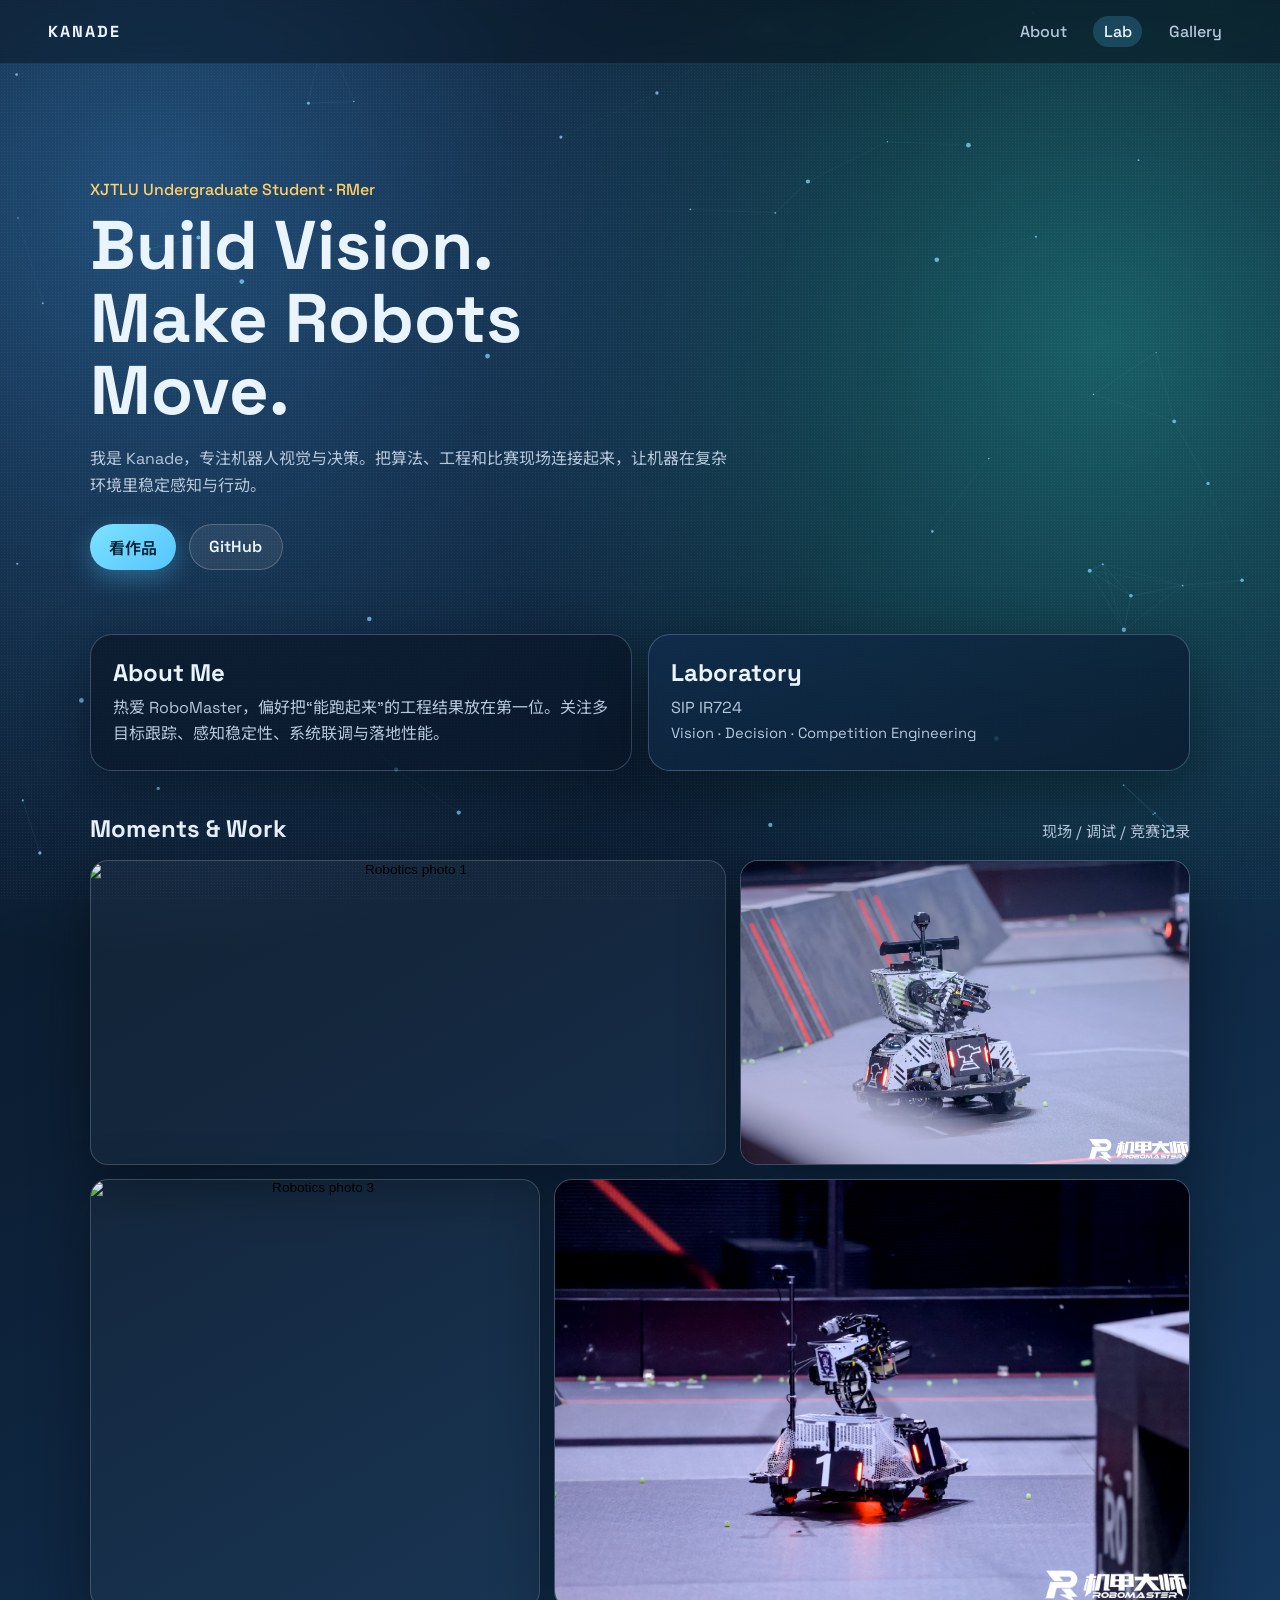
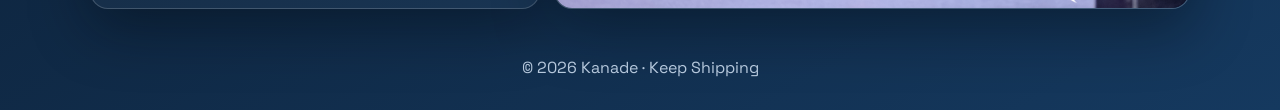
==== commit ae3f30f6: "new" ====
--- a/index.html
+++ b/index.html
@@ -62,10 +62,26 @@
           <span>现场 / 调试 / 竞赛记录</span>
         </div>
         <div class="gallery">
-          <figure class="gallery-item"><img src="picture/6677bbbd660607121c53d947d5ec2cb.jpg" alt="Robotics photo 1" loading="lazy" /></figure>
-          <figure class="gallery-item"><img src="picture/6729a7d656836edf19baf74d9f3e607.jpg" alt="Robotics photo 2" loading="lazy" /></figure>
-          <figure class="gallery-item"><img src="picture/a08be473622b7af8668854be02137e8.jpg" alt="Robotics photo 3" loading="lazy" /></figure>
-          <figure class="gallery-item"><img src="picture/cf1378fd1008dc738fe952fee330bbc.jpg" alt="Robotics photo 4" loading="lazy" /></figure>
+          <figure class="gallery-item">
+            <button class="gallery-open" type="button" aria-label="查看大图 1">
+              <img src="picture/6677bbbd660607121c53d947d5ec2cb.jpg" alt="Robotics photo 1" loading="lazy" />
+            </button>
+          </figure>
+          <figure class="gallery-item">
+            <button class="gallery-open" type="button" aria-label="查看大图 2">
+              <img src="picture/6729a7d656836edf19baf74d9f3e607.jpg" alt="Robotics photo 2" loading="lazy" />
+            </button>
+          </figure>
+          <figure class="gallery-item">
+            <button class="gallery-open" type="button" aria-label="查看大图 3">
+              <img src="picture/a08be473622b7af8668854be02137e8.jpg" alt="Robotics photo 3" loading="lazy" />
+            </button>
+          </figure>
+          <figure class="gallery-item">
+            <button class="gallery-open" type="button" aria-label="查看大图 4">
+              <img src="picture/cf1378fd1008dc738fe952fee330bbc.jpg" alt="Robotics photo 4" loading="lazy" />
+            </button>
+          </figure>
         </div>
       </section>
     </main>
@@ -74,6 +90,13 @@
       <p>© 2026 Kanade · Keep Shipping</p>
     </footer>
 
+    <div class="lightbox" id="lightbox" aria-hidden="true">
+      <button class="lightbox-close" type="button" aria-label="关闭预览">×</button>
+      <button class="lightbox-nav lightbox-prev" type="button" aria-label="上一张">‹</button>
+      <img class="lightbox-image" src="" alt="" />
+      <button class="lightbox-nav lightbox-next" type="button" aria-label="下一张">›</button>
+    </div>
+
     <script src="script.js"></script>
   </body>
 </html>
--- a/style.css
+++ b/style.css
@@ -31,6 +31,10 @@
   overflow-x: hidden;
 }
 
+body.lightbox-open {
+  overflow: hidden;
+}
+
 #bg-canvas {
   position: fixed;
   inset: 0;
@@ -216,6 +220,22 @@
   background: rgba(255, 255, 255, 0.03);
 }
 
+.gallery-open {
+  appearance: none;
+  border: 0;
+  padding: 0;
+  margin: 0;
+  width: 100%;
+  height: 100%;
+  background: transparent;
+  cursor: zoom-in;
+}
+
+.gallery-open:focus-visible {
+  outline: 2px solid var(--main-2);
+  outline-offset: -2px;
+}
+
 .gallery-item:nth-child(1) {
   grid-column: span 7;
 }
@@ -247,6 +267,71 @@
   filter: saturate(1.1);
 }
 
+.lightbox {
+  position: fixed;
+  inset: 0;
+  z-index: 50;
+  display: flex;
+  align-items: center;
+  justify-content: center;
+  padding: 2rem;
+  opacity: 0;
+  pointer-events: none;
+  transition: opacity 0.3s ease;
+  background: rgba(2, 9, 18, 0.88);
+  backdrop-filter: blur(8px);
+}
+
+.lightbox.show {
+  opacity: 1;
+  pointer-events: auto;
+}
+
+.lightbox-image {
+  max-width: min(1200px, 90vw);
+  max-height: 86vh;
+  border-radius: 12px;
+  border: 1px solid rgba(255, 255, 255, 0.24);
+  box-shadow: 0 24px 70px rgba(0, 0, 0, 0.55);
+}
+
+.lightbox-close,
+.lightbox-nav {
+  appearance: none;
+  border: 1px solid rgba(255, 255, 255, 0.3);
+  background: rgba(6, 20, 34, 0.72);
+  color: var(--text);
+  font-size: 1.6rem;
+  border-radius: 999px;
+  cursor: pointer;
+}
+
+.lightbox-close {
+  position: absolute;
+  top: 1rem;
+  right: 1rem;
+  width: 2.8rem;
+  height: 2.8rem;
+  line-height: 1;
+}
+
+.lightbox-nav {
+  position: absolute;
+  top: 50%;
+  transform: translateY(-50%);
+  width: 2.8rem;
+  height: 2.8rem;
+  line-height: 1;
+}
+
+.lightbox-prev {
+  left: 1rem;
+}
+
+.lightbox-next {
+  right: 1rem;
+}
+
 footer {
   width: min(1100px, 92vw);
   margin: 3rem auto 2rem;
@@ -284,6 +369,15 @@
 
   .nav {
     gap: 0.4rem;
+  }
+
+  .lightbox {
+    padding: 1rem;
+  }
+
+  .lightbox-nav {
+    width: 2.4rem;
+    height: 2.4rem;
   }
 }
 
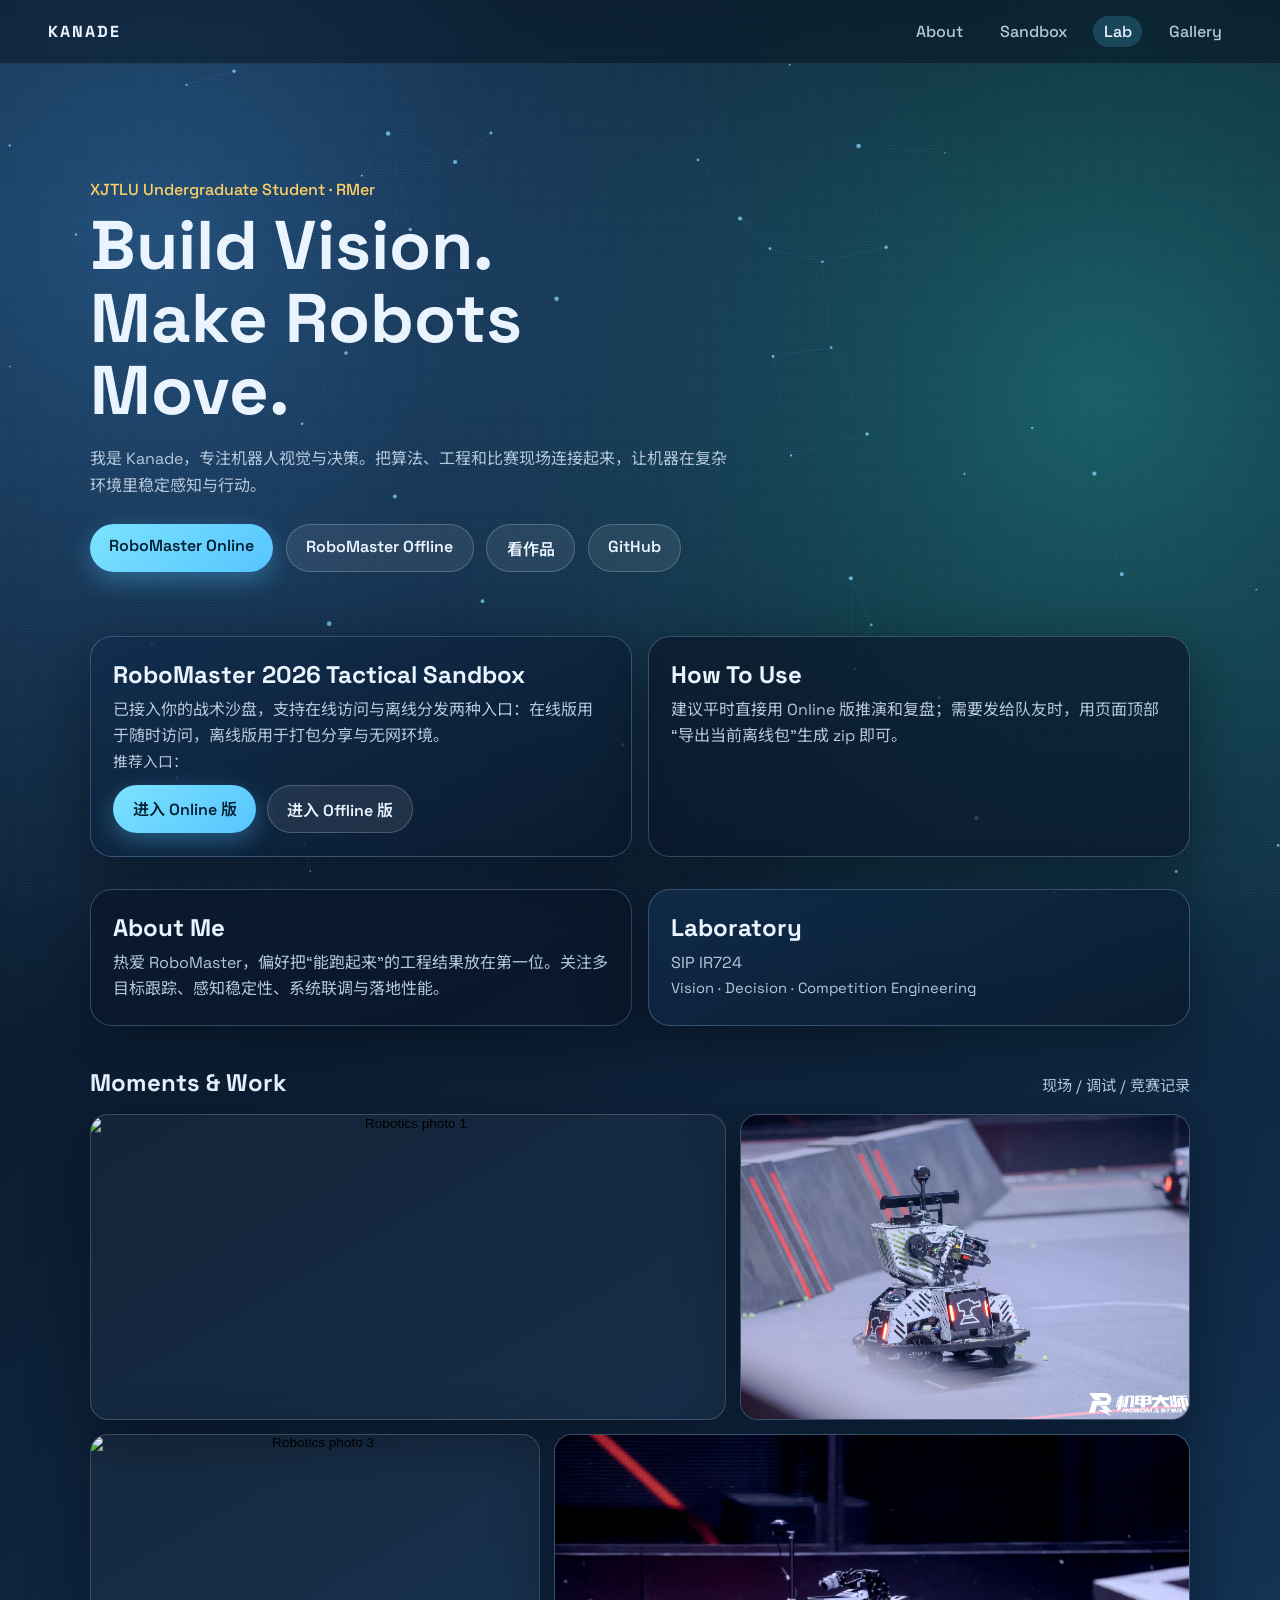
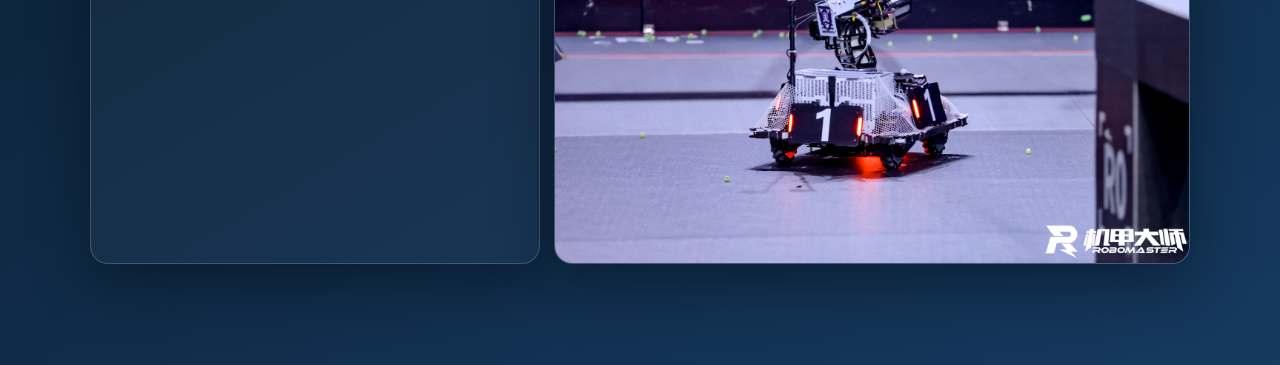
==== commit efabdaf9: "feat: add RoboMaster online/offline pages and homepage entry" ====
--- a/index.html
+++ b/index.html
@@ -24,6 +24,7 @@
       <a class="brand" href="#top">KANADE</a>
       <nav class="nav" aria-label="主导航">
         <a href="#about">About</a>
+        <a href="#sandbox">Sandbox</a>
         <a href="#lab">Lab</a>
         <a href="#gallery">Gallery</a>
       </nav>
@@ -37,9 +38,31 @@
           我是 Kanade，专注机器人视觉与决策。把算法、工程和比赛现场连接起来，让机器在复杂环境里稳定感知与行动。
         </p>
         <div class="hero-actions">
-          <a class="btn btn-primary" href="#gallery">看作品</a>
+          <a class="btn btn-primary" href="RoboMaster2026-online/">RoboMaster Online</a>
+          <a class="btn btn-ghost" href="RoboMaster2026-offline/">RoboMaster Offline</a>
+          <a class="btn btn-ghost" href="#gallery">看作品</a>
           <a class="btn btn-ghost" href="https://github.com/kanade724" target="_blank" rel="noreferrer">GitHub</a>
         </div>
+      </section>
+
+      <section id="sandbox" class="grid section-reveal">
+        <article class="card accent">
+          <h2>RoboMaster 2026 Tactical Sandbox</h2>
+          <p>
+            已接入你的战术沙盘，支持在线访问与离线分发两种入口：在线版用于随时访问，离线版用于打包分享与无网环境。
+          </p>
+          <p class="small">推荐入口：</p>
+          <div class="sandbox-actions">
+            <a class="btn btn-primary" href="RoboMaster2026-online/">进入 Online 版</a>
+            <a class="btn btn-ghost" href="RoboMaster2026-offline/">进入 Offline 版</a>
+          </div>
+        </article>
+        <article class="card">
+          <h2>How To Use</h2>
+          <p>
+            建议平时直接用 Online 版推演和复盘；需要发给队友时，用页面顶部“导出当前离线包”生成 zip 即可。
+          </p>
+        </article>
       </section>
 
       <section id="about" class="grid section-reveal">
--- a/style.css
+++ b/style.css
@@ -187,6 +187,13 @@
   font-size: 0.92rem;
 }
 
+.sandbox-actions {
+  display: flex;
+  flex-wrap: wrap;
+  gap: 0.7rem;
+  margin-top: 0.7rem;
+}
+
 .section-title-row {
   margin-top: 2.6rem;
   display: flex;
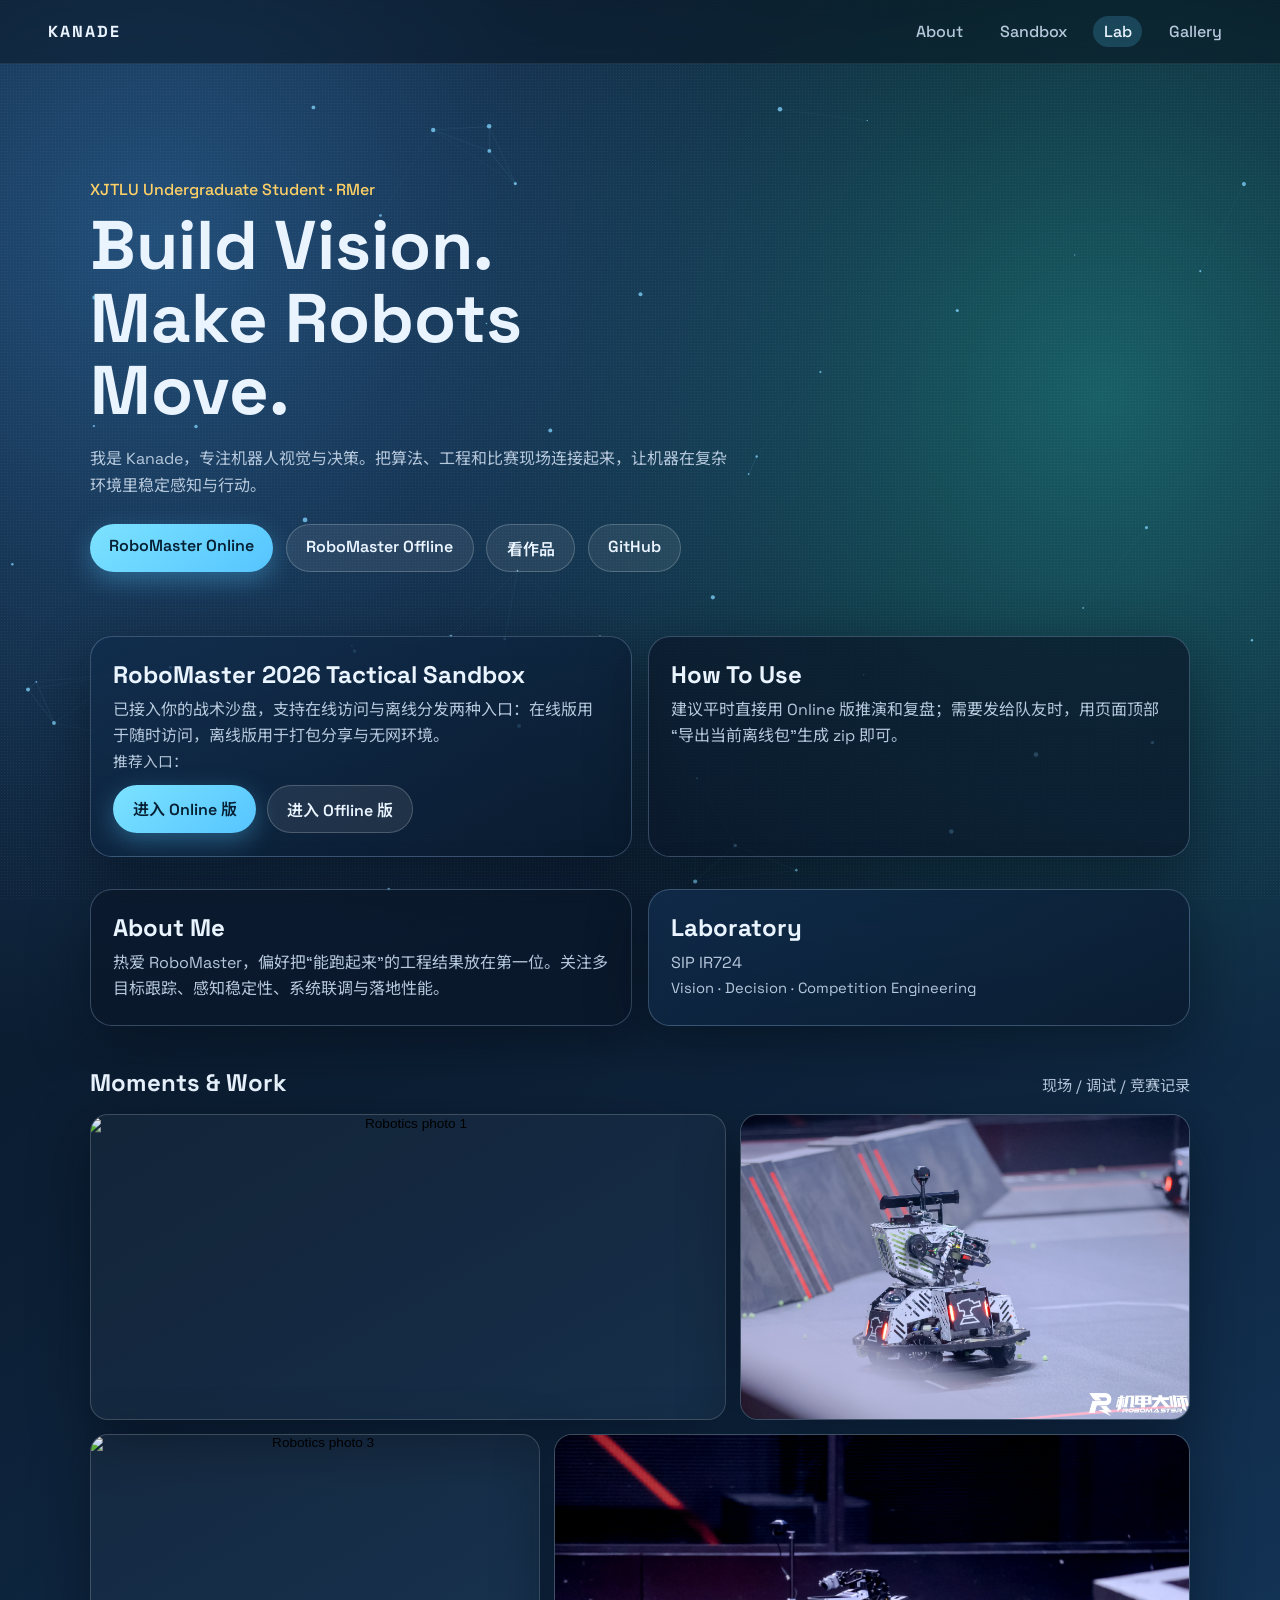
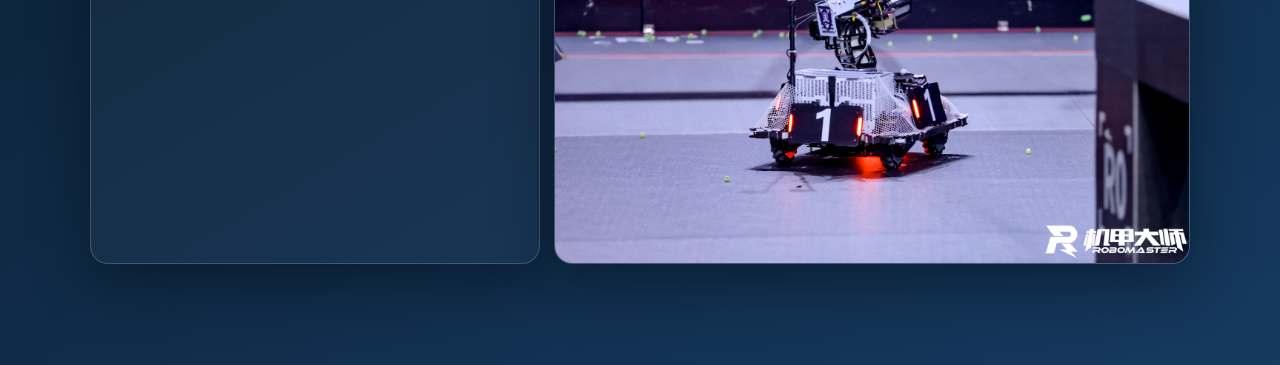
==== commit 0ed07297: "demo" ====
--- a/index.html
+++ b/index.html
@@ -8,6 +8,7 @@
       name="description"
       content="Kanade 的个人主页：RMer、XJTLU undergraduate student、SIP IR724。"
     />
+    <link rel="icon" type="image/png" href="favicon.png" />
     <link rel="preconnect" href="https://fonts.googleapis.com" />
     <link rel="preconnect" href="https://fonts.gstatic.com" crossorigin />
     <link
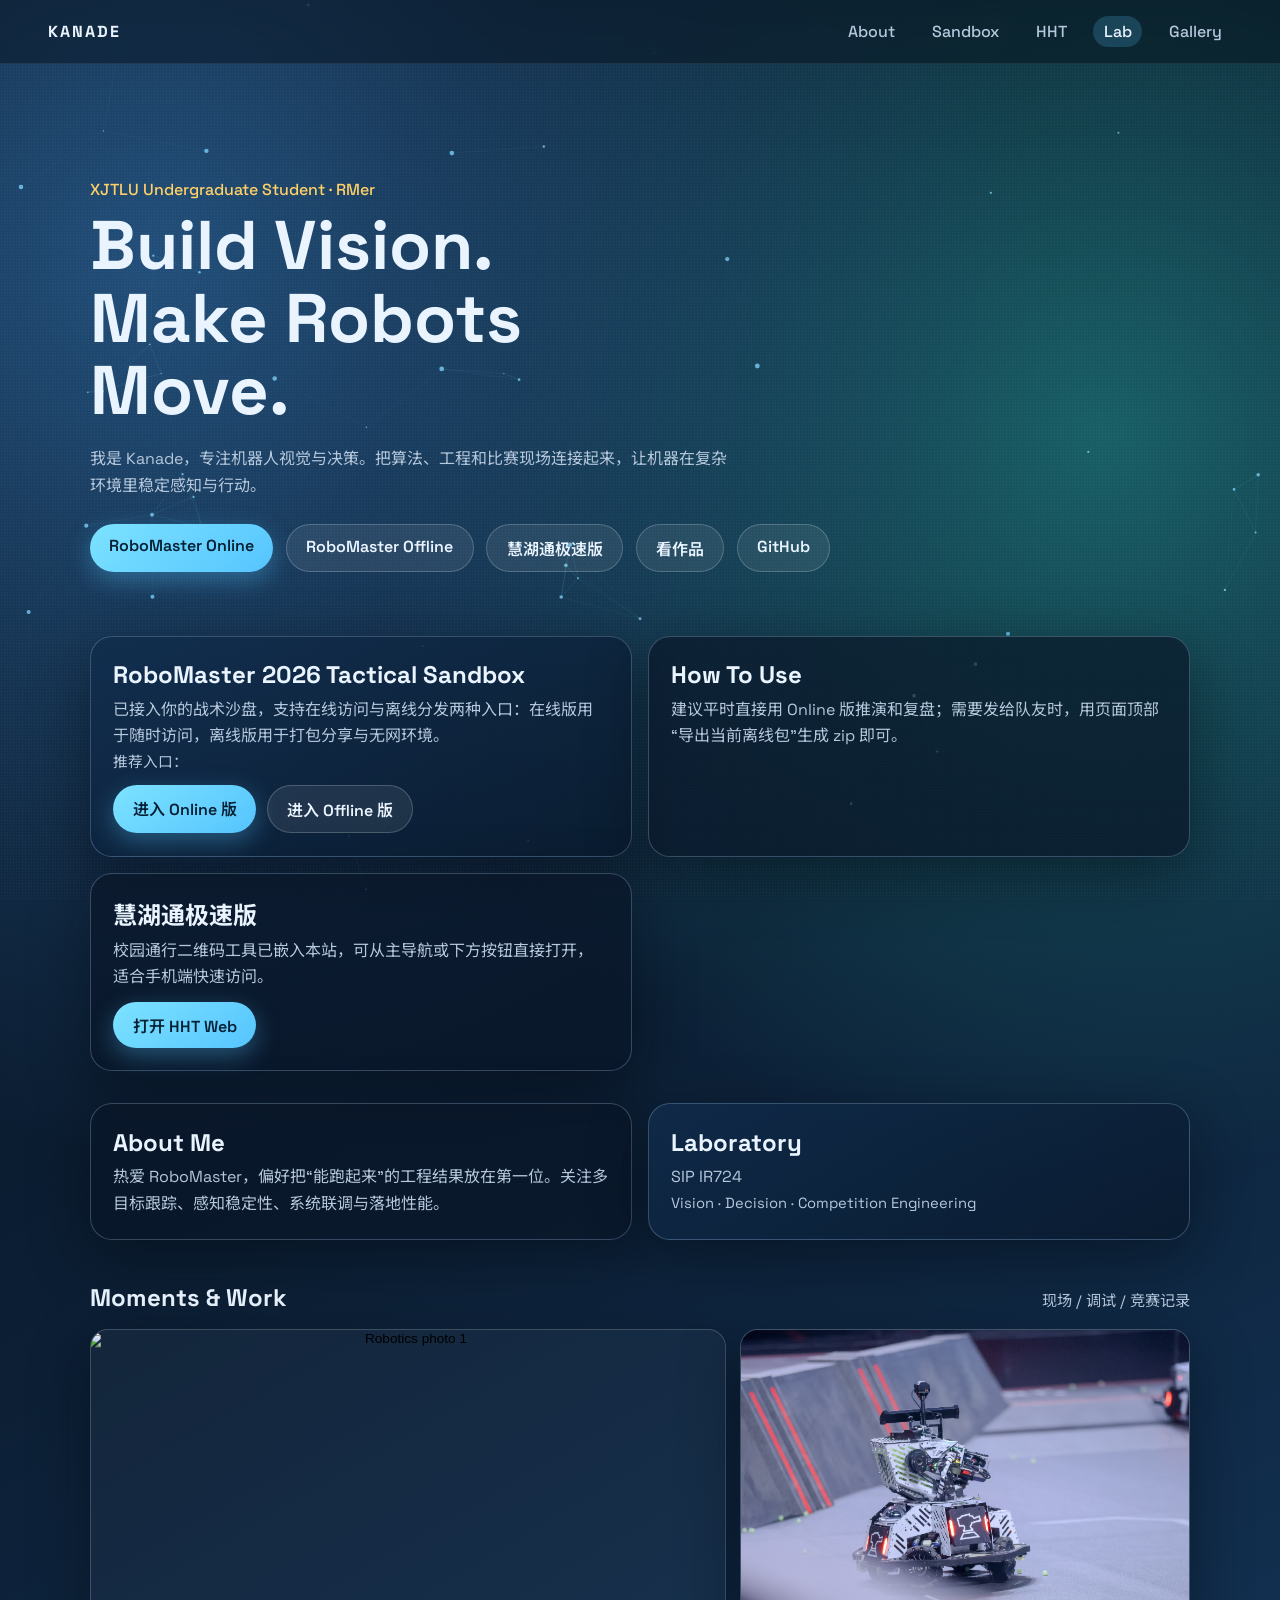
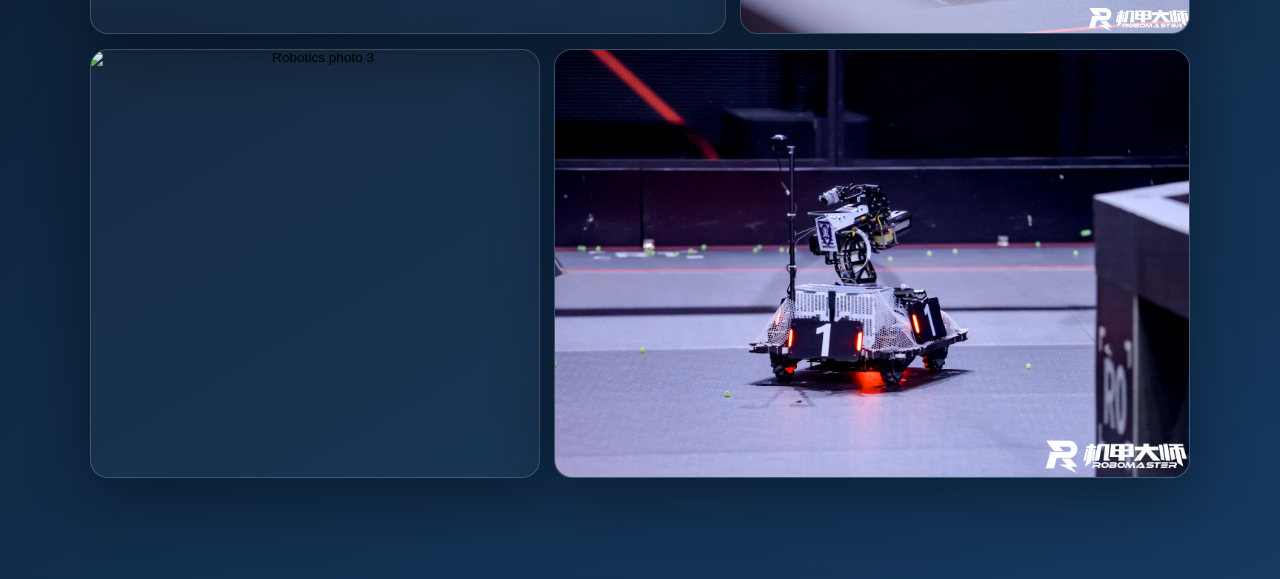
==== commit 1718a6e6: "hht" ====
--- a/index.html
+++ b/index.html
@@ -26,6 +26,7 @@
       <nav class="nav" aria-label="主导航">
         <a href="#about">About</a>
         <a href="#sandbox">Sandbox</a>
+        <a href="hht-web/">HHT</a>
         <a href="#lab">Lab</a>
         <a href="#gallery">Gallery</a>
       </nav>
@@ -41,6 +42,7 @@
         <div class="hero-actions">
           <a class="btn btn-primary" href="RoboMaster2026-online/">RoboMaster Online</a>
           <a class="btn btn-ghost" href="RoboMaster2026-offline/">RoboMaster Offline</a>
+          <a class="btn btn-ghost" href="hht-web/">慧湖通极速版</a>
           <a class="btn btn-ghost" href="#gallery">看作品</a>
           <a class="btn btn-ghost" href="https://github.com/kanade724" target="_blank" rel="noreferrer">GitHub</a>
         </div>
@@ -63,6 +65,15 @@
           <p>
             建议平时直接用 Online 版推演和复盘；需要发给队友时，用页面顶部“导出当前离线包”生成 zip 即可。
           </p>
+        </article>
+        <article class="card">
+          <h2>慧湖通极速版</h2>
+          <p>
+            校园通行二维码工具已嵌入本站，可从主导航或下方按钮直接打开，适合手机端快速访问。
+          </p>
+          <div class="sandbox-actions">
+            <a class="btn btn-primary" href="hht-web/">打开 HHT Web</a>
+          </div>
         </article>
       </section>
 
